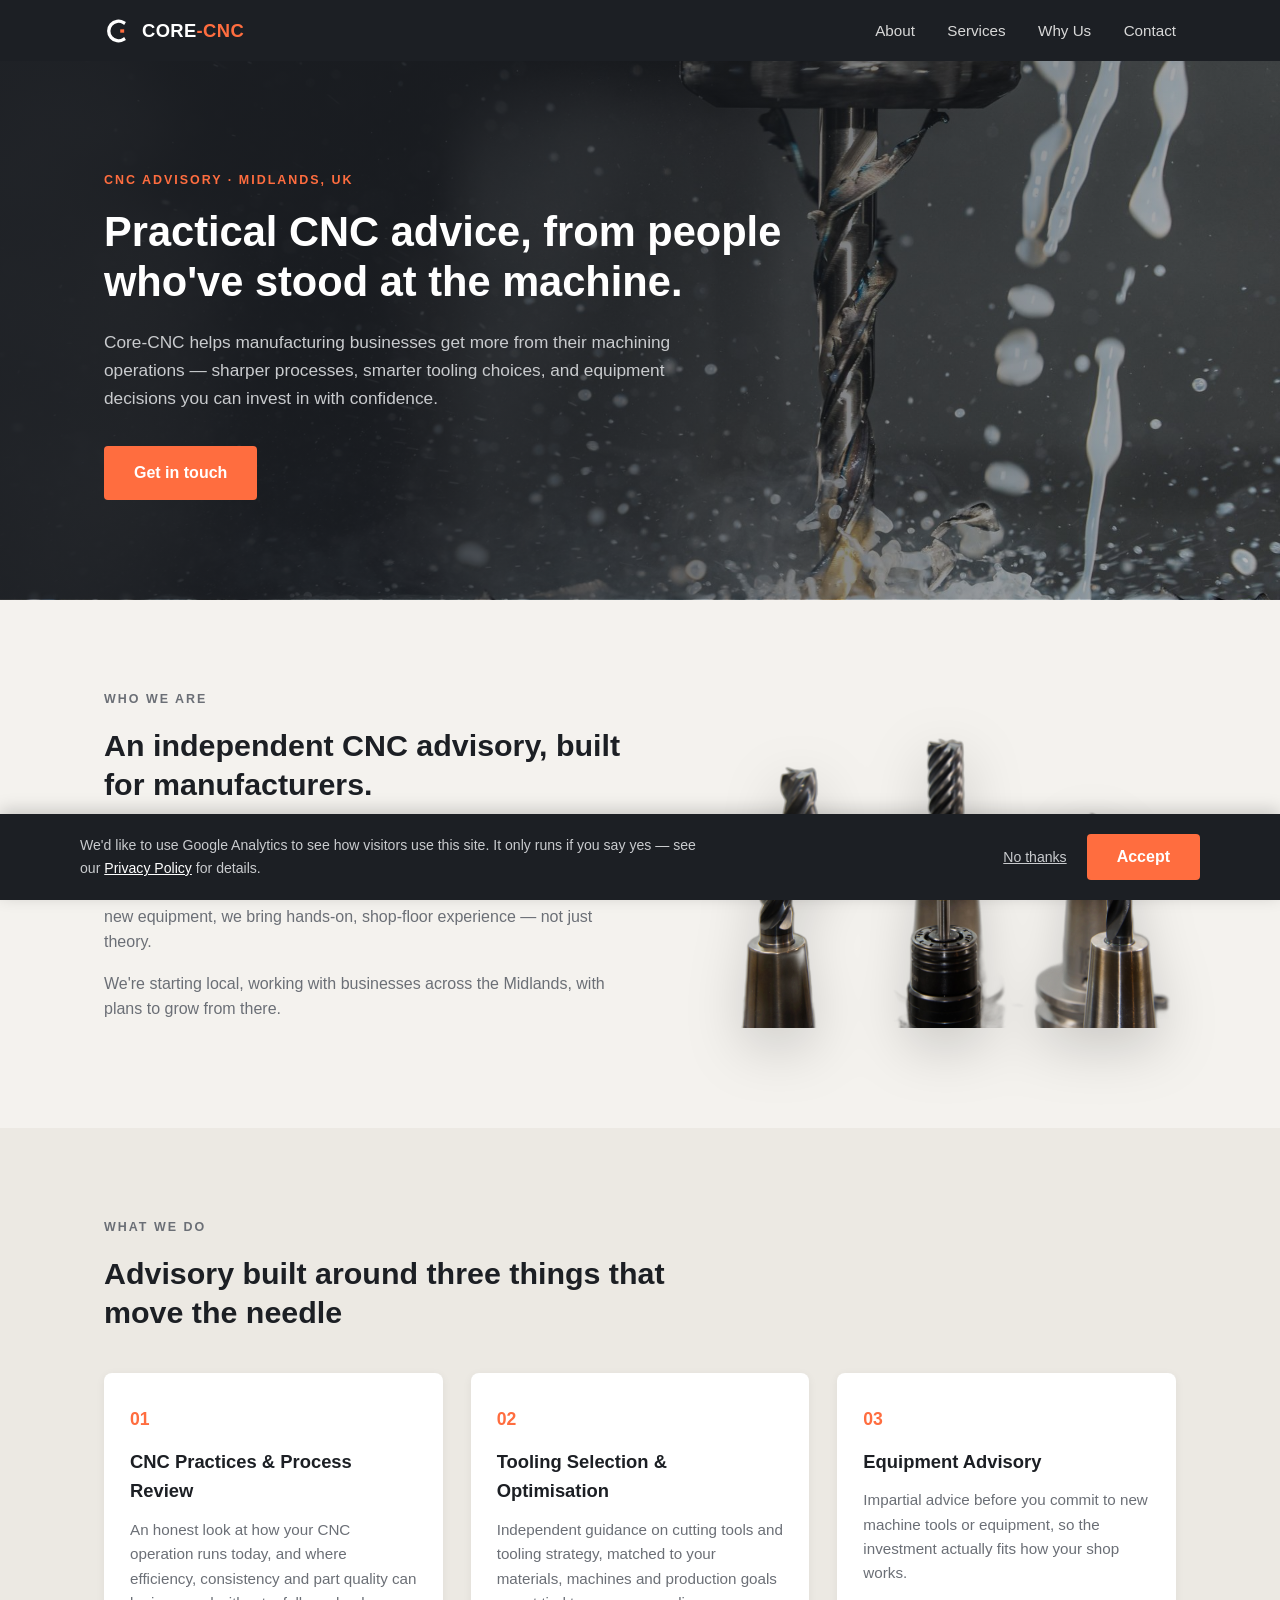
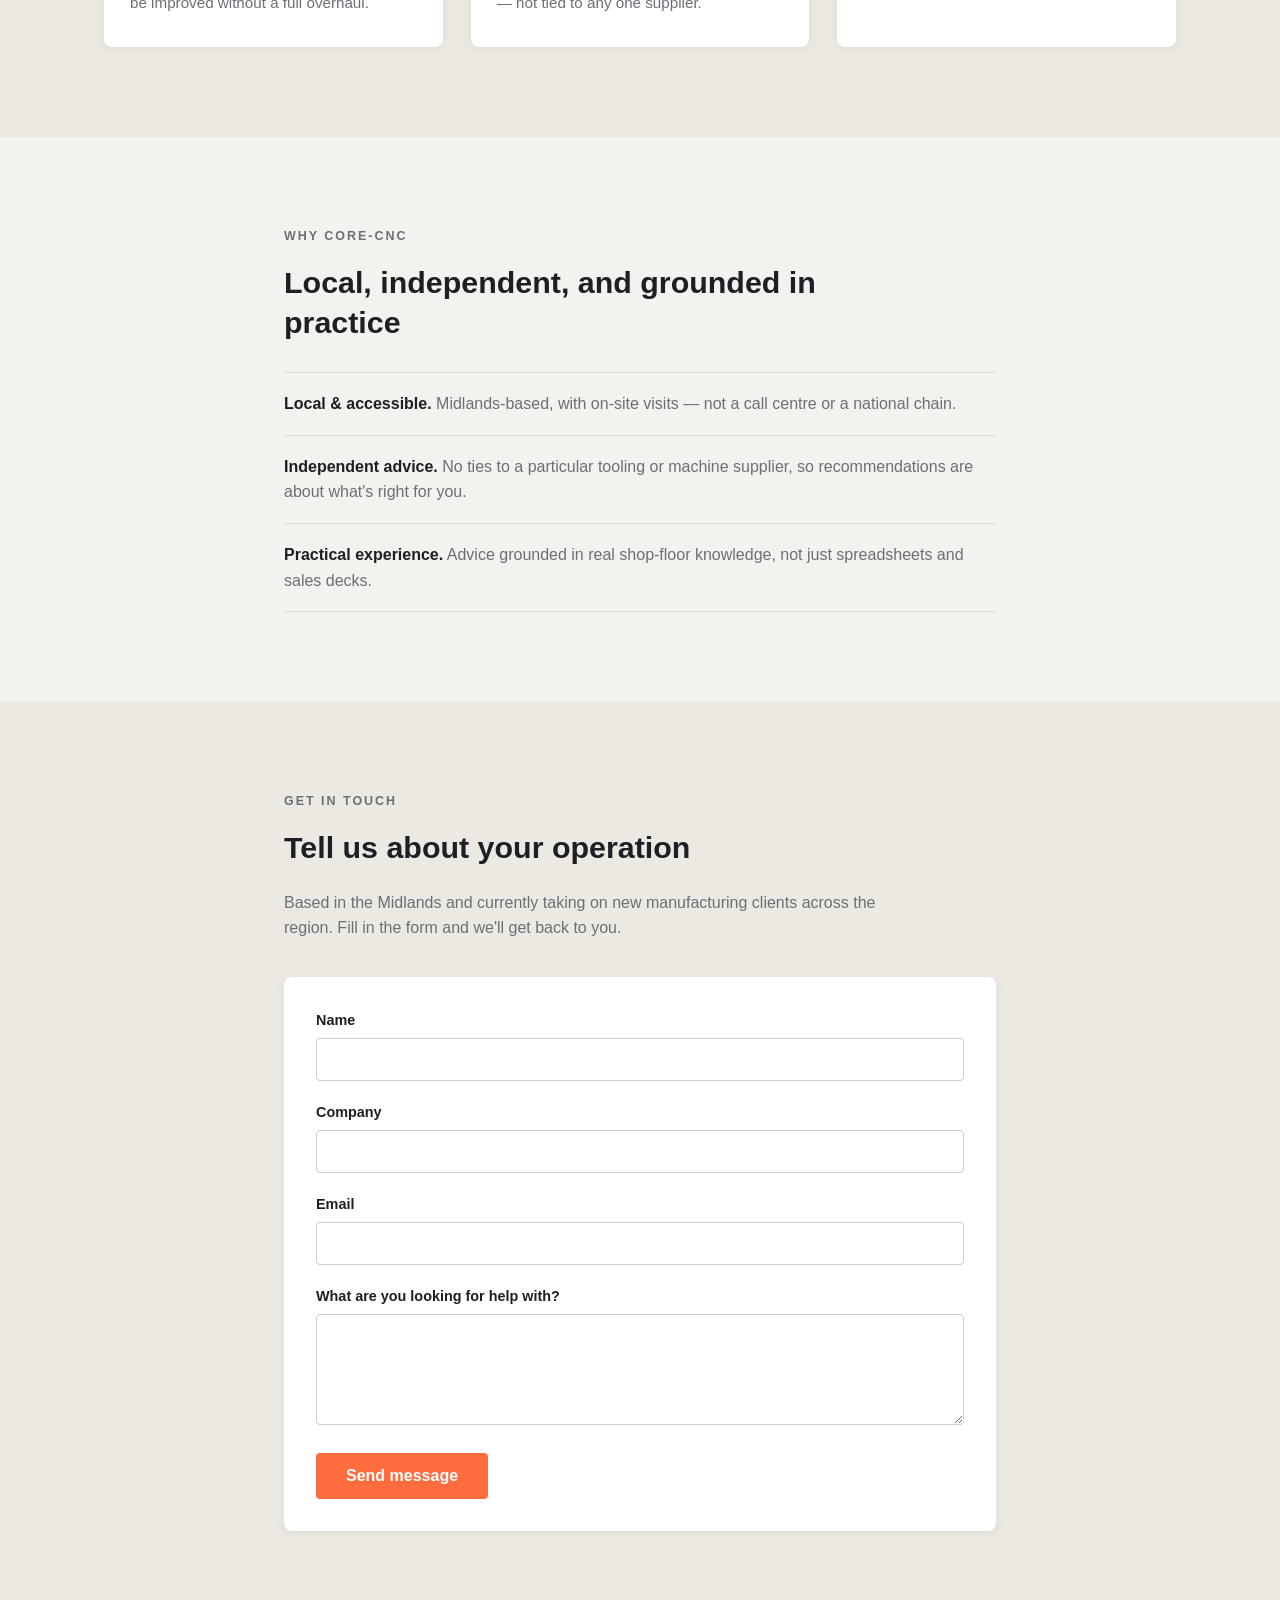
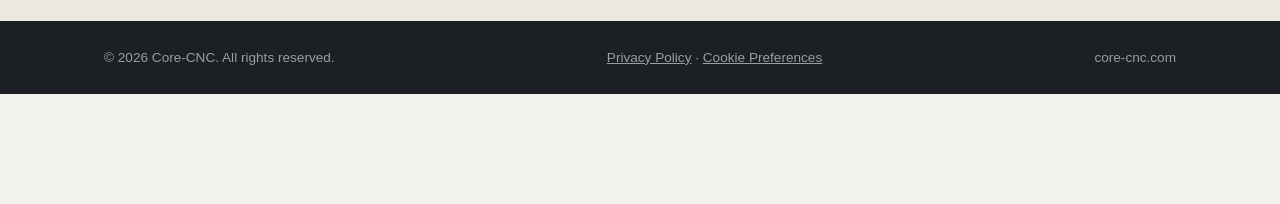
==== index.html @ 9f6b5841 "Add files via upload" ====
<!DOCTYPE html>
<html lang="en">
<head>
<meta charset="UTF-8">
<meta name="viewport" content="width=device-width, initial-scale=1.0">
<title>Core-CNC | CNC Advisory for Manufacturing Businesses</title>
<meta name="description" content="Core-CNC advises manufacturing businesses on CNC practices, tooling and equipment. Midlands-based, starting local.">
<link rel="icon" href="images/favicon.svg" type="image/svg+xml">
<link rel="alternate icon" href="favicon.ico">
<link rel="apple-touch-icon" href="images/apple-touch-icon.png">
<link rel="stylesheet" href="css/style.css">
</head>
<body>

<header class="site-header">
  <div class="container header-inner">
    <a href="#top" class="brand">
      <svg viewBox="0 0 100 100" class="brand-mark"><path d="M 70 20 A 35 35 0 1 0 70 80" stroke="#ffffff" stroke-width="12" fill="none" stroke-linecap="square"/><rect x="58" y="44" width="14" height="12" fill="#ff6d3f"/></svg>
      <span>CORE<em>-CNC</em></span>
    </a>
    <nav>
      <a href="#about">About</a>
      <a href="#services">Services</a>
      <a href="#why">Why Us</a>
      <a href="#contact">Contact</a>
    </nav>
  </div>
</header>

<main id="top">

  <section class="hero">
    <div class="container">
      <p class="eyebrow">CNC Advisory · Midlands, UK</p>
      <h1>Practical CNC advice, from people who've stood at the machine.</h1>
      <p class="lead">Core-CNC helps manufacturing businesses get more from their machining operations &mdash; sharper processes, smarter tooling choices, and equipment decisions you can invest in with confidence.</p>
      <a href="#contact" class="btn">Get in touch</a>
    </div>
  </section>

  <section id="about" class="section">
    <div class="container">
      <div class="about-grid">
        <div>
          <p class="eyebrow">Who we are</p>
          <h2>An independent CNC advisory, built for manufacturers.</h2>
          <p>Core-CNC is a new advisory business helping manufacturing companies improve how they use CNC machining. Whether that means refining day-to-day CNC practices, choosing the right tooling for the job, or specifying new equipment, we bring hands-on, shop-floor experience &mdash; not just theory.</p>
          <p>We're starting local, working with businesses across the Midlands, with plans to grow from there.</p>
        </div>
        <div class="about-image">
          <img src="images/tooling-cutout.png" alt="A set of precision CNC tool holders and cutting bits">
        </div>
      </div>
    </div>
  </section>

  <section id="services" class="section alt">
    <div class="container">
      <p class="eyebrow">What we do</p>
      <h2>Advisory built around three things that move the needle</h2>
      <div class="card-grid">
        <div class="service-card">
          <div class="card-number">01</div>
          <h3>CNC Practices &amp; Process Review</h3>
          <p>An honest look at how your CNC operation runs today, and where efficiency, consistency and part quality can be improved without a full overhaul.</p>
        </div>
        <div class="service-card">
          <div class="card-number">02</div>
          <h3>Tooling Selection &amp; Optimisation</h3>
          <p>Independent guidance on cutting tools and tooling strategy, matched to your materials, machines and production goals &mdash; not tied to any one supplier.</p>
        </div>
        <div class="service-card">
          <div class="card-number">03</div>
          <h3>Equipment Advisory</h3>
          <p>Impartial advice before you commit to new machine tools or equipment, so the investment actually fits how your shop works.</p>
        </div>
      </div>
    </div>
  </section>

  <section id="why" class="section">
    <div class="container narrow">
      <p class="eyebrow">Why Core-CNC</p>
      <h2>Local, independent, and grounded in practice</h2>
      <ul class="why-list">
        <li><strong>Local &amp; accessible.</strong> Midlands-based, with on-site visits &mdash; not a call centre or a national chain.</li>
        <li><strong>Independent advice.</strong> No ties to a particular tooling or machine supplier, so recommendations are about what's right for you.</li>
        <li><strong>Practical experience.</strong> Advice grounded in real shop-floor knowledge, not just spreadsheets and sales decks.</li>
      </ul>
    </div>
  </section>

  <section id="contact" class="section alt">
    <div class="container narrow">
      <p class="eyebrow">Get in touch</p>
      <h2>Tell us about your operation</h2>
      <p>Based in the Midlands and currently taking on new manufacturing clients across the region. Fill in the form and we'll get back to you.</p>

      <form action="https://formspree.io/f/mwlelyre" method="POST" class="contact-form" id="contact-form">
        <div class="form-row">
          <label for="name">Name</label>
          <input type="text" id="name" name="name" required>
        </div>
        <div class="form-row">
          <label for="company">Company</label>
          <input type="text" id="company" name="company">
        </div>
        <div class="form-row">
          <label for="email">Email</label>
          <input type="email" id="email" name="email" required>
        </div>
        <div class="form-row">
          <label for="message">What are you looking for help with?</label>
          <textarea id="message" name="message" rows="5" required></textarea>
        </div>
        <button type="submit" class="btn" id="contact-submit">Send message</button>
        <p class="form-error" id="contact-error" hidden>Something went wrong sending that &mdash; please try again, or email us directly.</p>
      </form>

      <div class="form-success" id="contact-success" hidden>
        <p class="eyebrow">Message sent</p>
        <h3>Thanks &mdash; we've got it.</h3>
        <p>We'll get back to you within a day or two. If it's urgent, feel free to follow up directly.</p>
      </div>
    </div>
  </section>

</main>

<footer class="site-footer">
  <div class="container footer-inner">
    <span>&copy; 2026 Core-CNC. All rights reserved.</span>
    <span class="footer-links"><a href="privacy.html">Privacy Policy</a> &middot; <a href="#" id="cookie-preferences-link">Cookie Preferences</a></span>
    <span>core-cnc.com</span>
  </div>
</footer>

<div class="cookie-banner" id="cookie-banner" hidden>
  <div class="cookie-banner-inner">
    <p>We'd like to use Google Analytics to see how visitors use this site. It only runs if you say yes &mdash; see our <a href="privacy.html">Privacy Policy</a> for details.</p>
    <div class="cookie-actions">
      <button type="button" class="cookie-decline" id="cookie-decline">No thanks</button>
      <button type="button" class="btn" id="cookie-accept">Accept</button>
    </div>
  </div>
</div>

<script>
(function(){
  var GA_ID = 'G-DS7S5302N6';
  var STORAGE_KEY = 'cc_analytics_consent';
  var banner = document.getElementById('cookie-banner');
  var acceptBtn = document.getElementById('cookie-accept');
  var declineBtn = document.getElementById('cookie-decline');
  var prefsLink = document.getElementById('cookie-preferences-link');

  function loadAnalytics(){
    if (window.gaLoaded) return;
    window.gaLoaded = true;
    var s = document.createElement('script');
    s.async = true;
    s.src = 'https://www.googletagmanager.com/gtag/js?id=' + GA_ID;
    document.head.appendChild(s);
    window.dataLayer = window.dataLayer || [];
    window.gtag = function(){ dataLayer.push(arguments); };
    gtag('js', new Date());
    gtag('config', GA_ID);
  }

  function showBanner(){
    banner.hidden = false;
    document.body.classList.add('cookie-banner-visible');
  }

  function hideBanner(){
    banner.hidden = true;
    document.body.classList.remove('cookie-banner-visible');
  }

  var consent = localStorage.getItem(STORAGE_KEY);
  if (consent === 'accepted') {
    loadAnalytics();
  } else if (consent !== 'declined') {
    showBanner();
  }

  acceptBtn.addEventListener('click', function(){
    localStorage.setItem(STORAGE_KEY, 'accepted');
    loadAnalytics();
    hideBanner();
  });

  declineBtn.addEventListener('click', function(){
    localStorage.setItem(STORAGE_KEY, 'declined');
    hideBanner();
  });

  if (prefsLink) {
    prefsLink.addEventListener('click', function(e){
      e.preventDefault();
      showBanner();
    });
  }
})();
</script>

<script>
(function(){
  var form = document.getElementById('contact-form');
  var success = document.getElementById('contact-success');
  var errorMsg = document.getElementById('contact-error');
  var submitBtn = document.getElementById('contact-submit');

  form.addEventListener('submit', function(e){
    e.preventDefault();
    errorMsg.hidden = true;
    submitBtn.disabled = true;
    submitBtn.textContent = 'Sending…';

    fetch(form.action, {
      method: 'POST',
      body: new FormData(form),
      headers: { 'Accept': 'application/json' }
    }).then(function(response){
      if (response.ok) {
        form.hidden = true;
        success.hidden = false;
        success.scrollIntoView({ behavior: 'smooth', block: 'center' });
      } else {
        throw new Error('Form submission failed');
      }
    }).catch(function(){
      errorMsg.hidden = false;
      submitBtn.disabled = false;
      submitBtn.textContent = 'Send message';
    });
  });
})();
</script>

</body>
</html>
---- css/style.css ----
:root{
  --charcoal:#1c1f24;
  --charcoal-soft:#2a2e35;
  --orange:#ff6d3f;
  --paper:#f4f2ee;
  --ink:#1c1f24;
  --muted:#6b6f76;
  --white:#ffffff;
}

*{ box-sizing:border-box; margin:0; padding:0; }

html{ scroll-behavior:smooth; }

body{
  font-family:'Segoe UI', Roboto, Arial, sans-serif;
  color:var(--ink);
  background:var(--paper);
  line-height:1.6;
}

.container{
  max-width:1120px;
  margin:0 auto;
  padding:0 24px;
}

.container.narrow{ max-width:760px; }

/* Header */
.site-header{
  background:var(--charcoal);
  position:sticky;
  top:0;
  z-index:10;
}

.header-inner{
  display:flex;
  align-items:center;
  justify-content:space-between;
  padding:16px 24px;
}

.brand{
  display:flex;
  align-items:center;
  gap:10px;
  color:var(--white);
  text-decoration:none;
  font-weight:800;
  font-size:1.15rem;
  letter-spacing:0.02em;
}

.brand-mark{ width:28px; height:28px; }

.brand em{ color:var(--orange); font-style:normal; }

nav a{
  color:#d8d8d8;
  text-decoration:none;
  margin-left:28px;
  font-size:0.95rem;
  transition:color 0.15s ease;
}

nav a:hover{ color:var(--white); }

/* Hero */
.hero{
  background-color:var(--charcoal);
  background-image:
    linear-gradient(100deg, rgba(28,31,36,0.96) 0%, rgba(28,31,36,0.88) 32%, rgba(28,31,36,0.55) 65%, rgba(28,31,36,0.30) 100%),
    url('../images/hero-drill-splash.jpg');
  background-size:cover;
  background-position:right center;
  color:var(--white);
  padding:110px 0 100px;
}

.eyebrow{
  color:var(--orange);
  text-transform:uppercase;
  letter-spacing:0.16em;
  font-size:0.78rem;
  font-weight:700;
  margin-bottom:16px;
}

.hero h1{
  font-size:2.6rem;
  line-height:1.2;
  max-width:720px;
  margin-bottom:22px;
}

.hero .lead{
  max-width:600px;
  color:#c9cbce;
  font-size:1.08rem;
  margin-bottom:34px;
}

.btn{
  display:inline-block;
  background:var(--orange);
  color:var(--white);
  text-decoration:none;
  font-weight:700;
  padding:14px 30px;
  border:none;
  border-radius:4px;
  font-size:1rem;
  cursor:pointer;
  transition:opacity 0.15s ease;
}

.btn:hover{ opacity:0.88; }

/* Sections */
.section{ padding:90px 0; }

.section.alt{ background:#ece9e3; }

.section h2{
  font-size:1.9rem;
  line-height:1.3;
  margin-bottom:22px;
  max-width:640px;
}

.section p{
  color:var(--muted);
  margin-bottom:16px;
  max-width:640px;
}

/* About */
.about-grid{
  display:grid;
  grid-template-columns:1.1fr 0.9fr;
  gap:56px;
  align-items:center;
}

.about-grid p{ max-width:520px; }

.about-image{
  display:flex;
  justify-content:center;
}

.about-image img{
  width:100%;
  max-width:460px;
  height:auto;
  filter:drop-shadow(0 18px 28px rgba(0,0,0,0.18));
}

@media (max-width: 800px){
  .about-grid{
    grid-template-columns:1fr;
    gap:32px;
  }
  .about-image{ order:-1; }
  .about-image img{ max-width:80%; }
}

/* Services */
.card-grid{
  display:grid;
  grid-template-columns:repeat(auto-fit, minmax(260px, 1fr));
  gap:28px;
  margin-top:40px;
}

.service-card{
  background:var(--white);
  border-radius:8px;
  padding:32px 26px;
  box-shadow:0 2px 10px rgba(0,0,0,0.06);
}

.card-number{
  color:var(--orange);
  font-weight:800;
  font-size:1.1rem;
  margin-bottom:14px;
}

.service-card h3{
  font-size:1.15rem;
  margin-bottom:12px;
}

.service-card p{
  color:var(--muted);
  font-size:0.95rem;
  margin-bottom:0;
}

/* Why list */
.why-list{
  list-style:none;
  margin-top:30px;
}

.why-list li{
  padding:18px 0;
  border-top:1px solid #ddd;
  color:var(--muted);
}

.why-list li:last-child{ border-bottom:1px solid #ddd; }

.why-list strong{ color:var(--ink); }

/* Contact form */
.contact-form{
  margin-top:36px;
  background:var(--white);
  padding:32px;
  border-radius:8px;
  box-shadow:0 2px 10px rgba(0,0,0,0.06);
}

.form-row{ margin-bottom:20px; }

.form-row label{
  display:block;
  font-weight:600;
  font-size:0.9rem;
  margin-bottom:6px;
}

.form-row input,
.form-row textarea{
  width:100%;
  padding:12px 14px;
  border:1px solid #ccc;
  border-radius:4px;
  font-family:inherit;
  font-size:0.95rem;
}

.form-row input:focus,
.form-row textarea:focus{
  outline:none;
  border-color:var(--orange);
}

.form-error{
  color:#c94a2c;
  font-size:0.9rem;
  margin-top:16px;
  margin-bottom:0;
}

.form-success{
  margin-top:36px;
  background:var(--white);
  padding:40px 32px;
  border-radius:8px;
  box-shadow:0 2px 10px rgba(0,0,0,0.06);
  text-align:center;
}

.form-success h3{
  font-size:1.4rem;
  margin-bottom:12px;
}

.form-success p:last-child{
  color:var(--muted);
  max-width:440px;
  margin:0 auto;
}

/* Cookie consent banner */
.cookie-banner{
  position:fixed;
  left:0;
  right:0;
  bottom:0;
  background:var(--charcoal);
  padding:20px 24px;
  z-index:50;
  box-shadow:0 -4px 16px rgba(0,0,0,0.18);
}

body.cookie-banner-visible{ padding-bottom:110px; }

@media (max-width: 640px){
  body.cookie-banner-visible{ padding-bottom:190px; }
}

.cookie-banner-inner{
  max-width:1120px;
  margin:0 auto;
  display:flex;
  align-items:center;
  justify-content:space-between;
  gap:24px;
  flex-wrap:wrap;
}

.cookie-banner p{
  margin:0;
  font-size:0.88rem;
  color:#c9cbce;
  max-width:640px;
}

.cookie-banner a{ color:#fff; }

.cookie-actions{
  display:flex;
  align-items:center;
  gap:20px;
  flex-shrink:0;
}

.cookie-decline{
  color:#c9cbce;
  font-size:0.88rem;
  text-decoration:underline;
  background:none;
  border:none;
  cursor:pointer;
  font-family:inherit;
}

.cookie-decline:hover{ color:#fff; }

/* Footer links */
.footer-links a{
  color:#9a9da3;
  text-decoration:underline;
}

.footer-links a:hover{ color:#fff; }

/* Legal / policy pages */
.legal-content .updated{
  color:var(--muted);
  font-size:0.85rem;
  margin-bottom:32px;
}

.legal-content h1{
  font-size:2rem;
  line-height:1.3;
  margin-bottom:8px;
  color:var(--ink);
}

.legal-content h2{
  font-size:1.2rem;
  margin-top:36px;
  margin-bottom:12px;
  color:var(--ink);
}

.legal-content p{ margin-bottom:16px; }

/* Footer */
.site-footer{
  background:var(--charcoal);
  color:#9a9da3;
  padding:26px 0;
  font-size:0.85rem;
}

.footer-inner{
  display:flex;
  justify-content:space-between;
  flex-wrap:wrap;
  gap:8px;
}

/* Responsive */
@media (max-width: 640px){
  nav a{ margin-left:16px; font-size:0.85rem; }
  .hero{ padding:80px 0 70px; }
  .hero h1{ font-size:1.9rem; }
  .section{ padding:60px 0; }
}
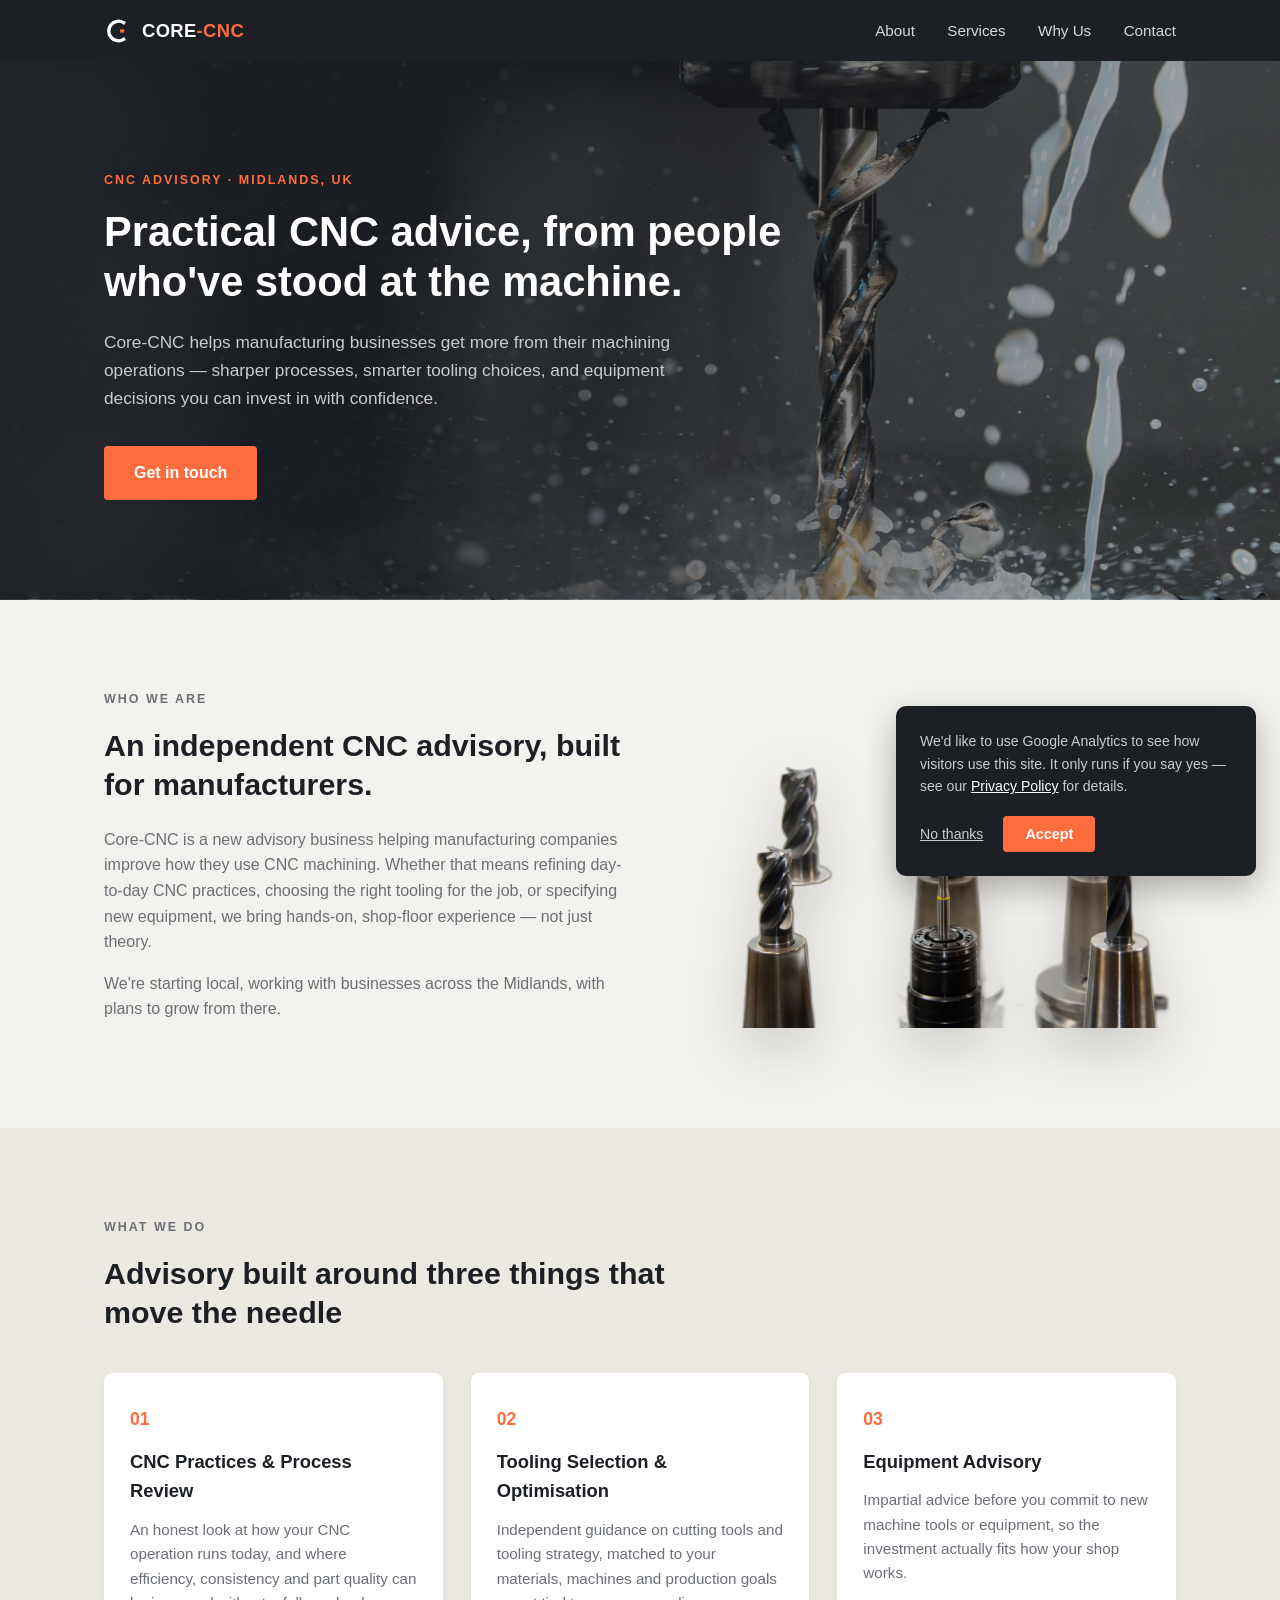
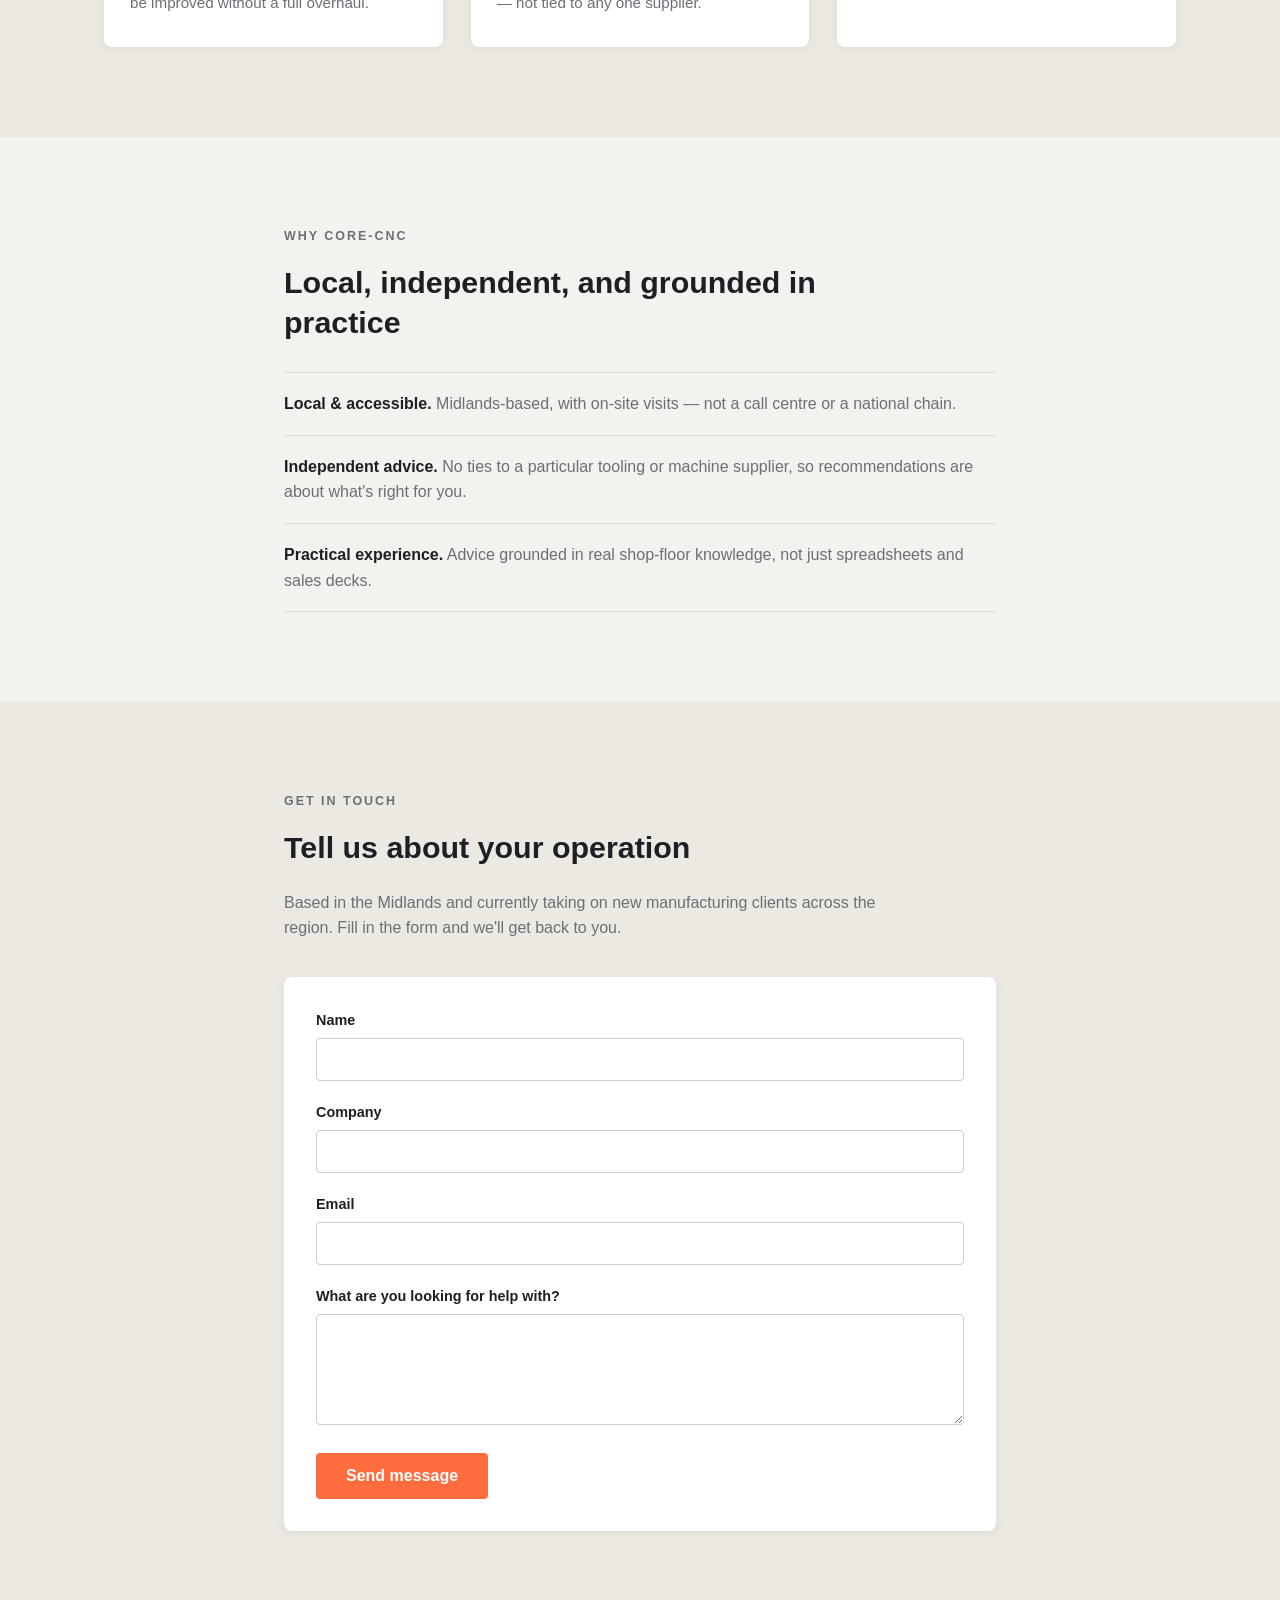
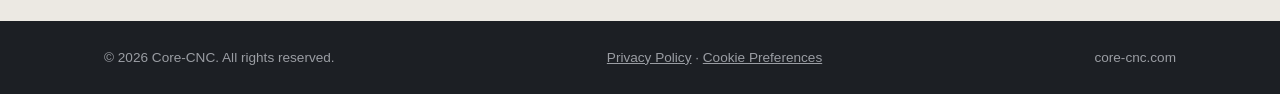
==== commit 8b04bd9b: "Add files via upload" ====
--- a/index.html
+++ b/index.html
@@ -8,7 +8,7 @@
 <link rel="icon" href="images/favicon.svg" type="image/svg+xml">
 <link rel="alternate icon" href="favicon.ico">
 <link rel="apple-touch-icon" href="images/apple-touch-icon.png">
-<link rel="stylesheet" href="css/style.css">
+<link rel="stylesheet" href="css/style.css?v=2">
 </head>
 <body>
 
--- a/css/style.css
+++ b/css/style.css
@@ -277,39 +277,41 @@
   margin:0 auto;
 }
 
-/* Cookie consent banner */
+/* Cookie consent banner (floating, bottom-right) */
 .cookie-banner{
   position:fixed;
-  left:0;
-  right:0;
-  bottom:0;
+  right:24px;
+  bottom:24px;
+  left:auto;
+  max-width:360px;
   background:var(--charcoal);
-  padding:20px 24px;
+  padding:24px;
+  border-radius:10px;
   z-index:50;
-  box-shadow:0 -4px 16px rgba(0,0,0,0.18);
-}
-
-body.cookie-banner-visible{ padding-bottom:110px; }
+  box-shadow:0 12px 32px rgba(0,0,0,0.28);
+}
 
 @media (max-width: 640px){
-  body.cookie-banner-visible{ padding-bottom:190px; }
+  .cookie-banner{
+    left:16px;
+    right:16px;
+    bottom:16px;
+    max-width:none;
+    padding:20px;
+  }
 }
 
 .cookie-banner-inner{
-  max-width:1120px;
-  margin:0 auto;
-  display:flex;
-  align-items:center;
-  justify-content:space-between;
-  gap:24px;
-  flex-wrap:wrap;
+  display:flex;
+  flex-direction:column;
+  align-items:flex-start;
+  gap:18px;
 }
 
 .cookie-banner p{
   margin:0;
   font-size:0.88rem;
   color:#c9cbce;
-  max-width:640px;
 }
 
 .cookie-banner a{ color:#fff; }
@@ -319,6 +321,11 @@
   align-items:center;
   gap:20px;
   flex-shrink:0;
+}
+
+.cookie-banner .btn{
+  padding:10px 22px;
+  font-size:0.9rem;
 }
 
 .cookie-decline{
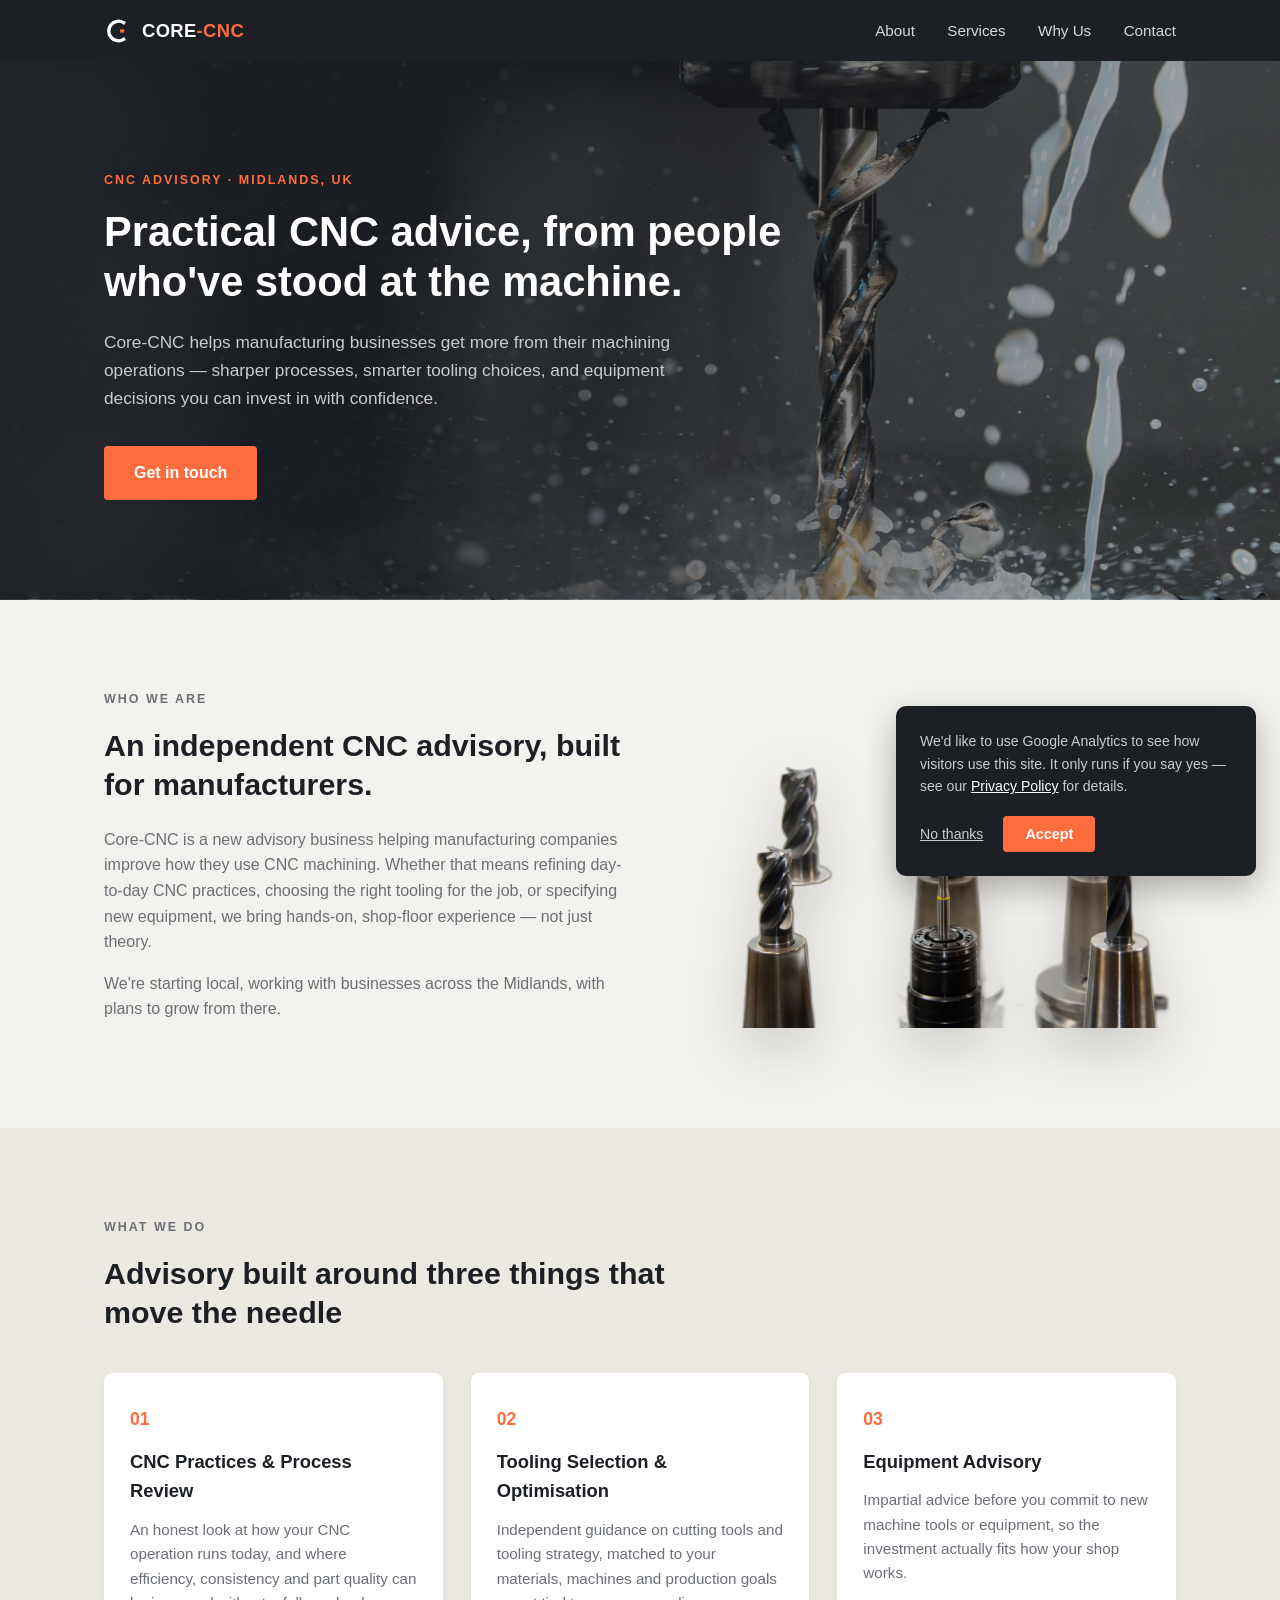
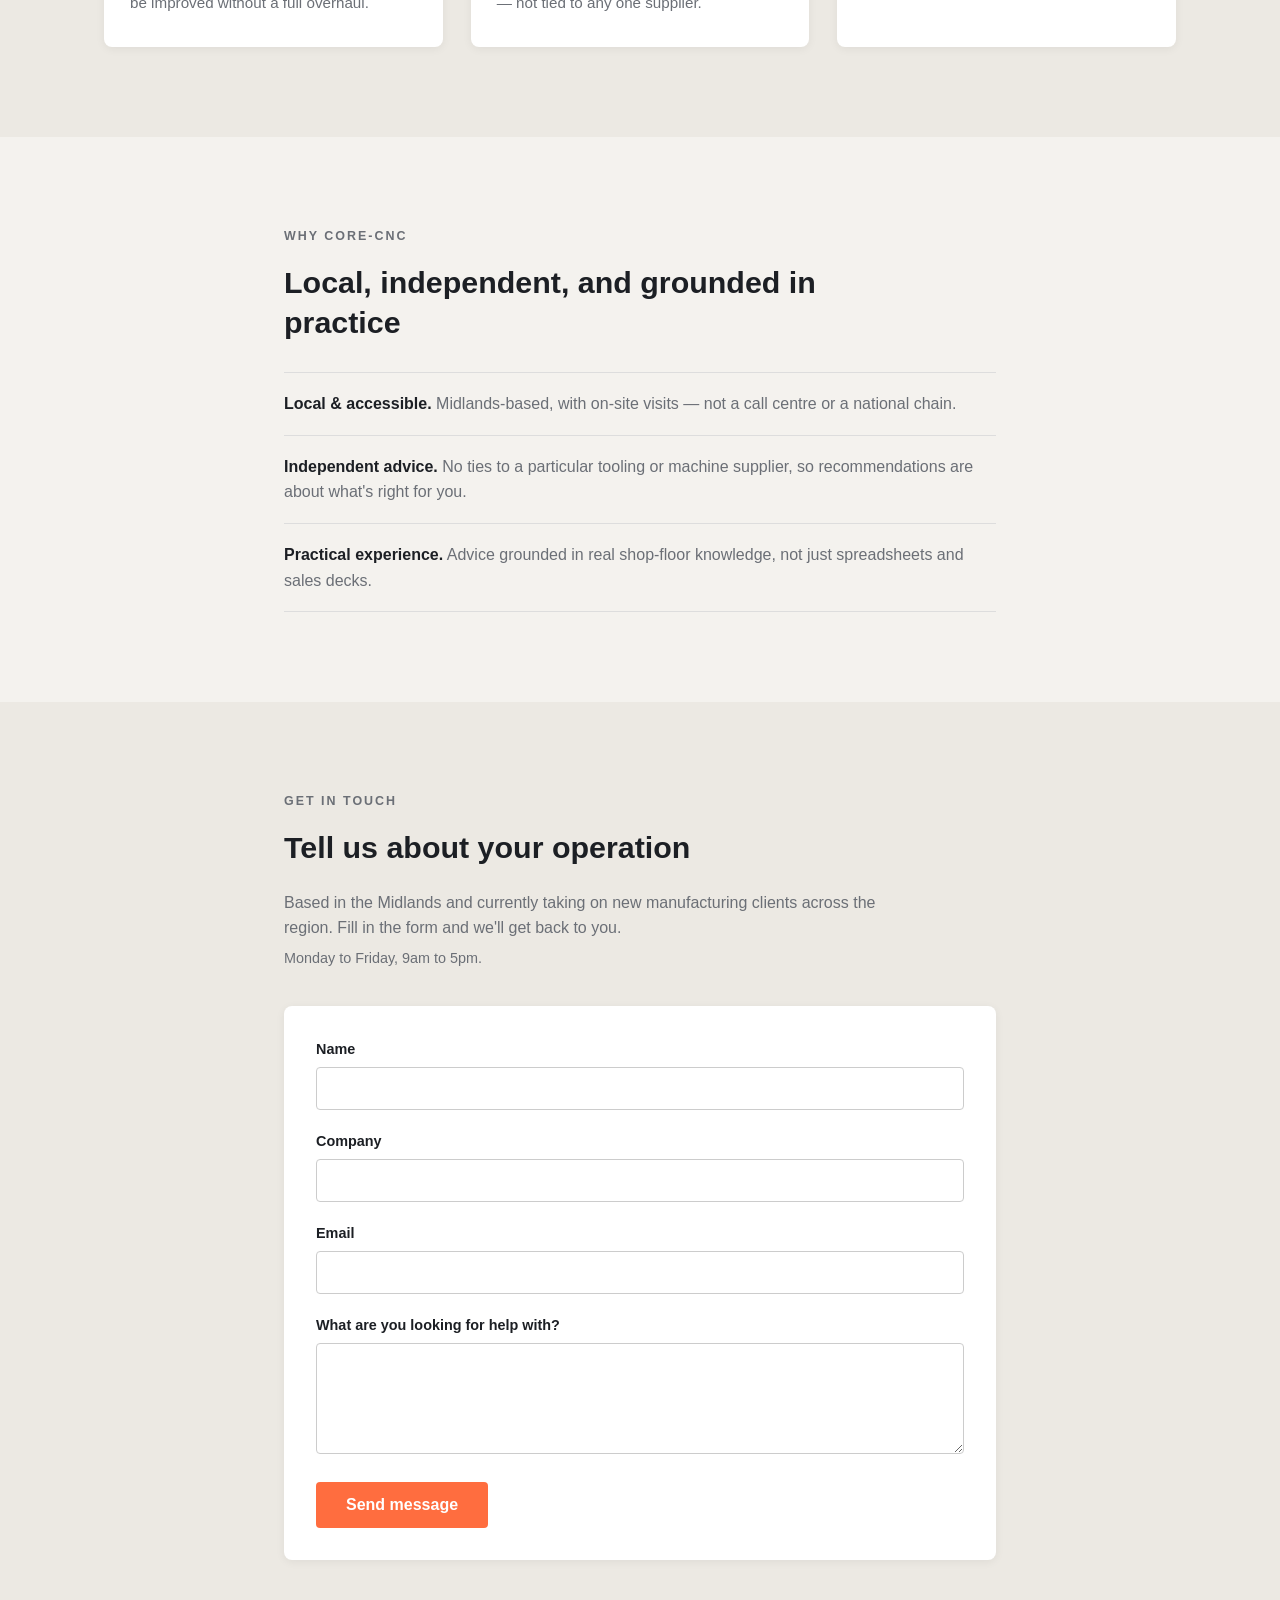
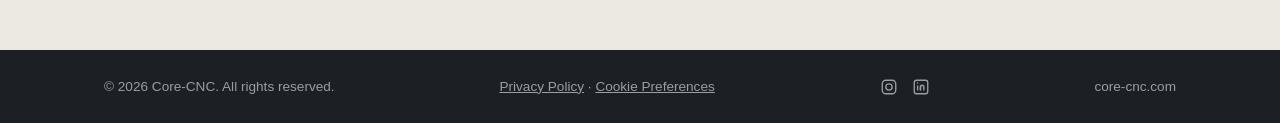
==== commit f27ad82a: "Add files via upload" ====
--- a/index.html
+++ b/index.html
@@ -8,7 +8,7 @@
 <link rel="icon" href="images/favicon.svg" type="image/svg+xml">
 <link rel="alternate icon" href="favicon.ico">
 <link rel="apple-touch-icon" href="images/apple-touch-icon.png">
-<link rel="stylesheet" href="css/style.css?v=2">
+<link rel="stylesheet" href="css/style.css?v=3">
 </head>
 <body>
 
@@ -95,6 +95,7 @@
       <p class="eyebrow">Get in touch</p>
       <h2>Tell us about your operation</h2>
       <p>Based in the Midlands and currently taking on new manufacturing clients across the region. Fill in the form and we'll get back to you.</p>
+      <p class="hours">Monday to Friday, 9am to 5pm.</p>
 
       <form action="https://formspree.io/f/mwlelyre" method="POST" class="contact-form" id="contact-form">
         <div class="form-row">
@@ -131,6 +132,12 @@
   <div class="container footer-inner">
     <span>&copy; 2026 Core-CNC. All rights reserved.</span>
     <span class="footer-links"><a href="privacy.html">Privacy Policy</a> &middot; <a href="#" id="cookie-preferences-link">Cookie Preferences</a></span>
+    <span class="social-links">
+      <!-- TODO: replace # with the real Instagram profile URL -->
+      <a href="#" aria-label="Core-CNC on Instagram"><svg viewBox="0 0 24 24" width="18" height="18" fill="none" stroke="currentColor" stroke-width="1.8"><rect x="3" y="3" width="18" height="18" rx="5"/><circle cx="12" cy="12" r="4.2"/><circle cx="17.2" cy="6.8" r="0.6" fill="currentColor" stroke="none"/></svg></a>
+      <!-- TODO: replace # with the real LinkedIn profile URL -->
+      <a href="#" aria-label="Core-CNC on LinkedIn"><svg viewBox="0 0 24 24" width="18" height="18" fill="none" stroke="currentColor" stroke-width="1.8"><rect x="3" y="3" width="18" height="18" rx="3"/><line x1="7.5" y1="10" x2="7.5" y2="16.5"/><circle cx="7.5" cy="6.7" r="1" fill="currentColor" stroke="none"/><path d="M11.3 16.5v-4.2c0-1.6 1-2.6 2.4-2.6 1.3 0 2.1 0.9 2.1 2.6v4.2"/><line x1="11.3" y1="10" x2="11.3" y2="16.5"/></svg></a>
+    </span>
     <span>core-cnc.com</span>
   </div>
 </footer>
--- a/css/style.css
+++ b/css/style.css
@@ -225,6 +225,13 @@
   box-shadow:0 2px 10px rgba(0,0,0,0.06);
 }
 
+.hours{
+  color:var(--muted);
+  font-size:0.9rem;
+  margin-top:-10px;
+  margin-bottom:16px;
+}
+
 .form-row{ margin-bottom:20px; }
 
 .form-row label{
@@ -371,6 +378,23 @@
 
 .legal-content p{ margin-bottom:16px; }
 
+/* Social links */
+.social-links{
+  display:flex;
+  align-items:center;
+  gap:14px;
+}
+
+.social-links a{
+  color:#9a9da3;
+  display:inline-flex;
+  transition:color 0.15s ease;
+}
+
+.social-links a:hover{ color:var(--orange); }
+
+.social-links svg{ display:block; }
+
 /* Footer */
 .site-footer{
   background:var(--charcoal);
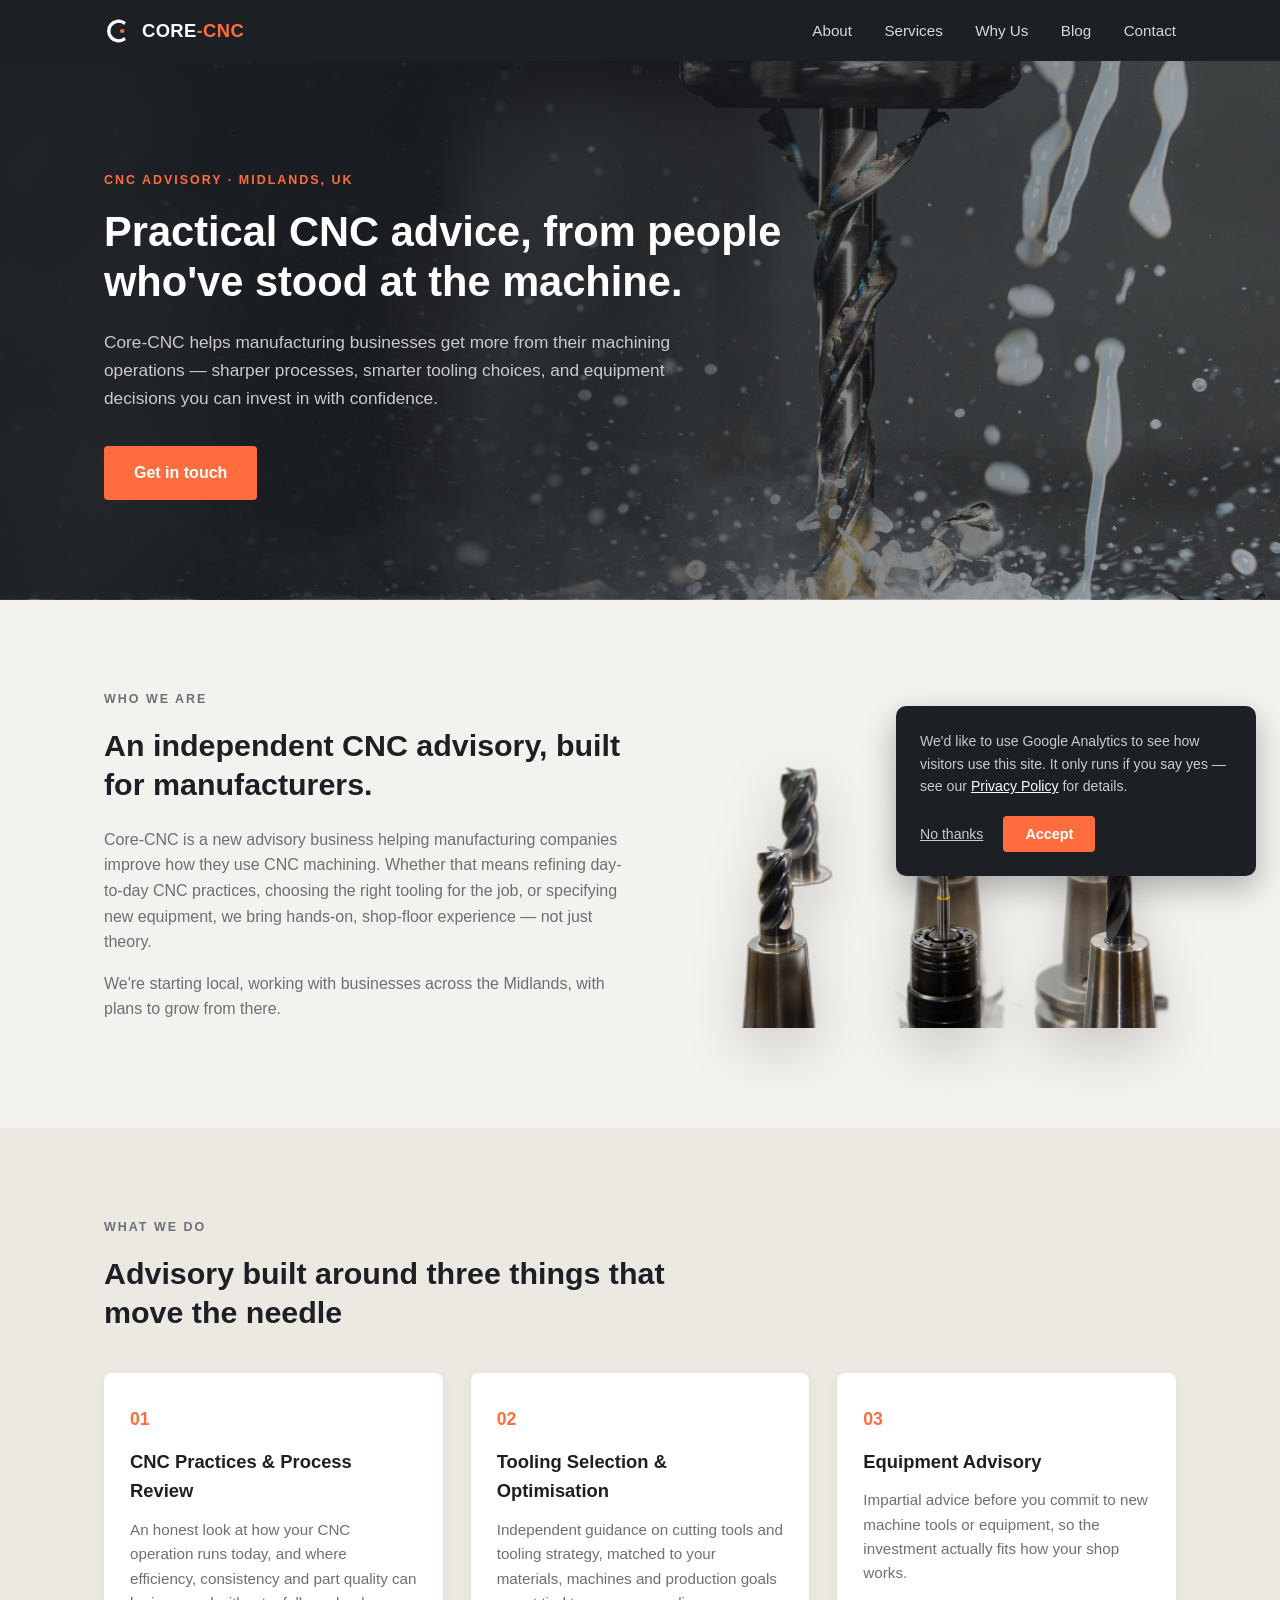
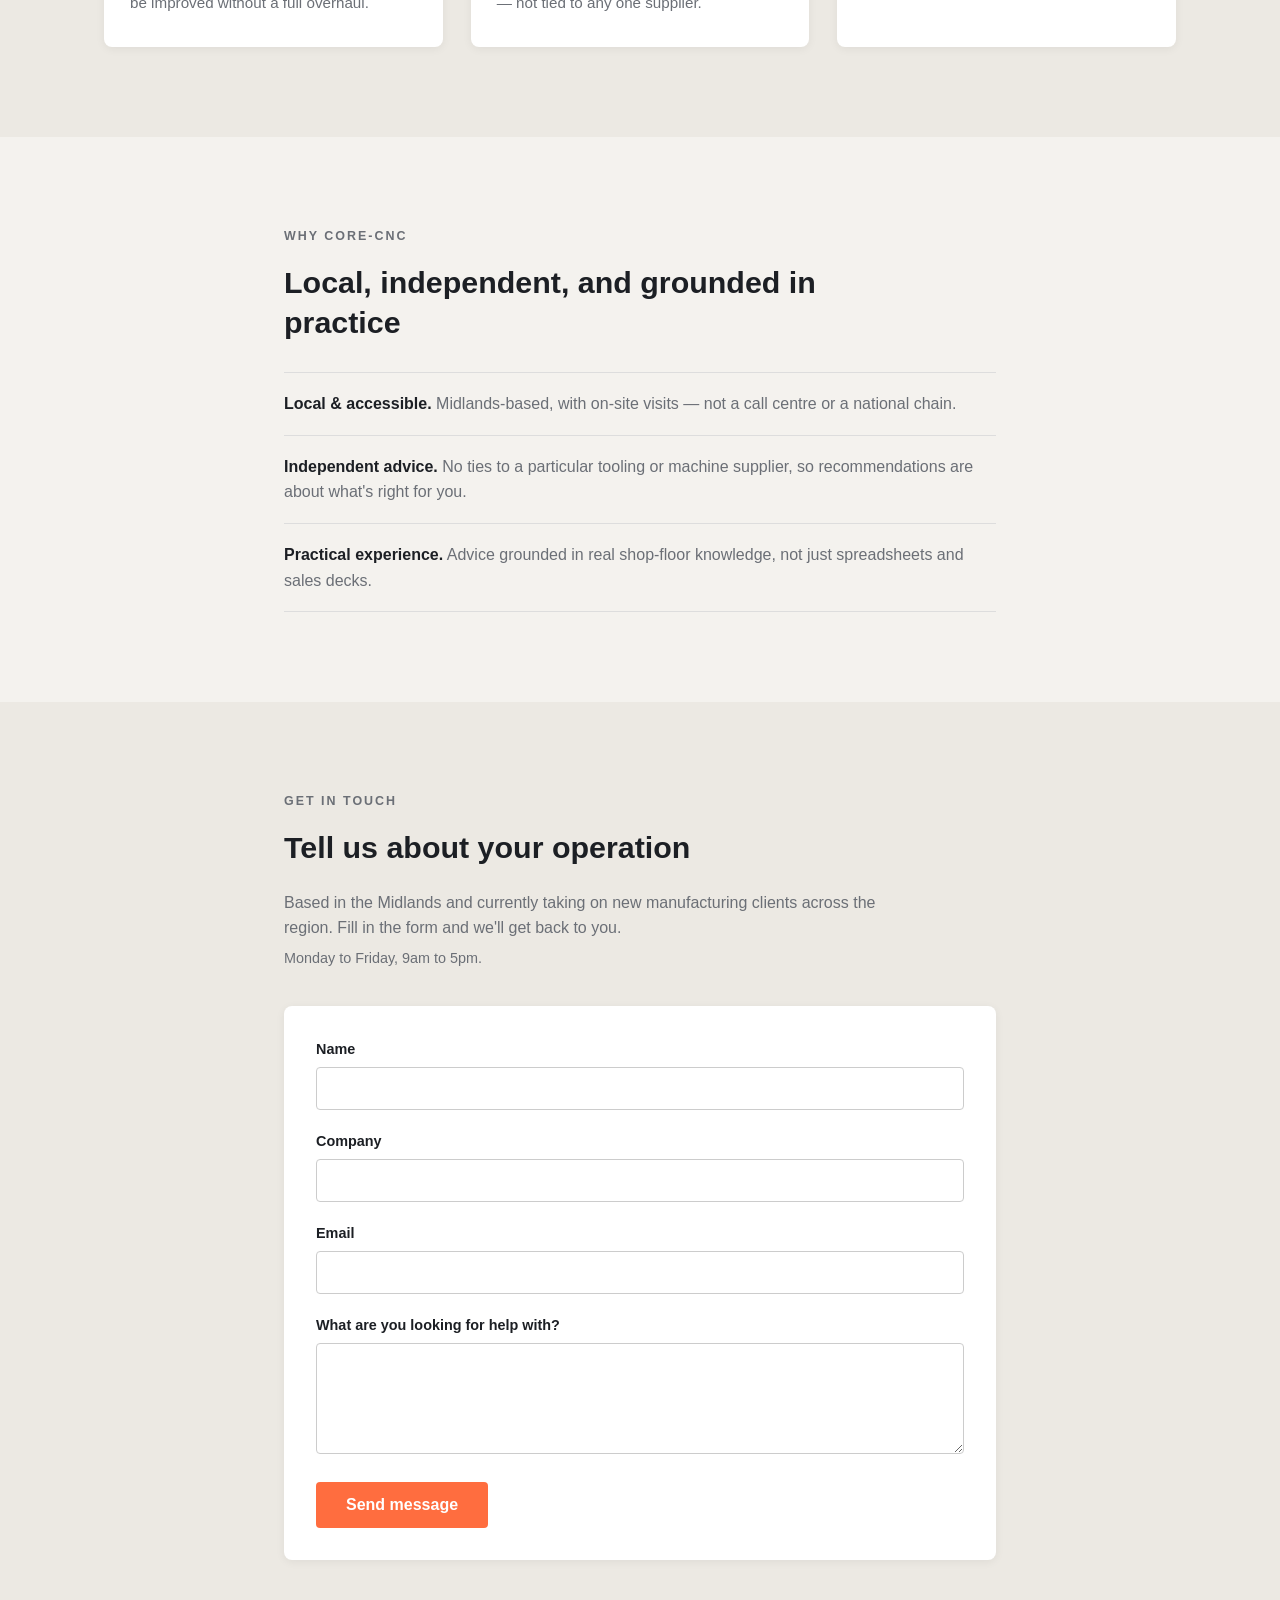
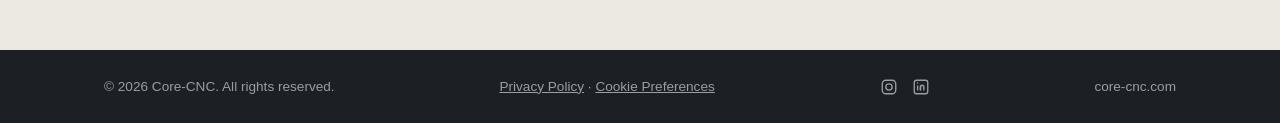
==== commit 4304c3d0: "Add files via upload" ====
--- a/index.html
+++ b/index.html
@@ -8,7 +8,7 @@
 <link rel="icon" href="images/favicon.svg" type="image/svg+xml">
 <link rel="alternate icon" href="favicon.ico">
 <link rel="apple-touch-icon" href="images/apple-touch-icon.png">
-<link rel="stylesheet" href="css/style.css?v=3">
+<link rel="stylesheet" href="css/style.css?v=4">
 </head>
 <body>
 
@@ -22,6 +22,7 @@
       <a href="#about">About</a>
       <a href="#services">Services</a>
       <a href="#why">Why Us</a>
+      <a href="blog/index.html">Blog</a>
       <a href="#contact">Contact</a>
     </nav>
   </div>
--- a/css/style.css
+++ b/css/style.css
@@ -200,6 +200,33 @@
   margin-bottom:0;
 }
 
+/* Blog cards */
+.blog-card .post-date{
+  color:var(--muted);
+  font-size:0.8rem;
+  margin-bottom:10px;
+}
+
+.blog-card h3{ margin-bottom:10px; }
+
+.blog-card h3 a{
+  color:inherit;
+  text-decoration:none;
+}
+
+.blog-card h3 a:hover{ color:var(--orange); }
+
+.blog-card p{ margin-bottom:16px; }
+
+.blog-card .read-more{
+  color:var(--orange);
+  font-weight:700;
+  font-size:0.9rem;
+  text-decoration:none;
+}
+
+.blog-card .read-more:hover{ text-decoration:underline; }
+
 /* Why list */
 .why-list{
   list-style:none;
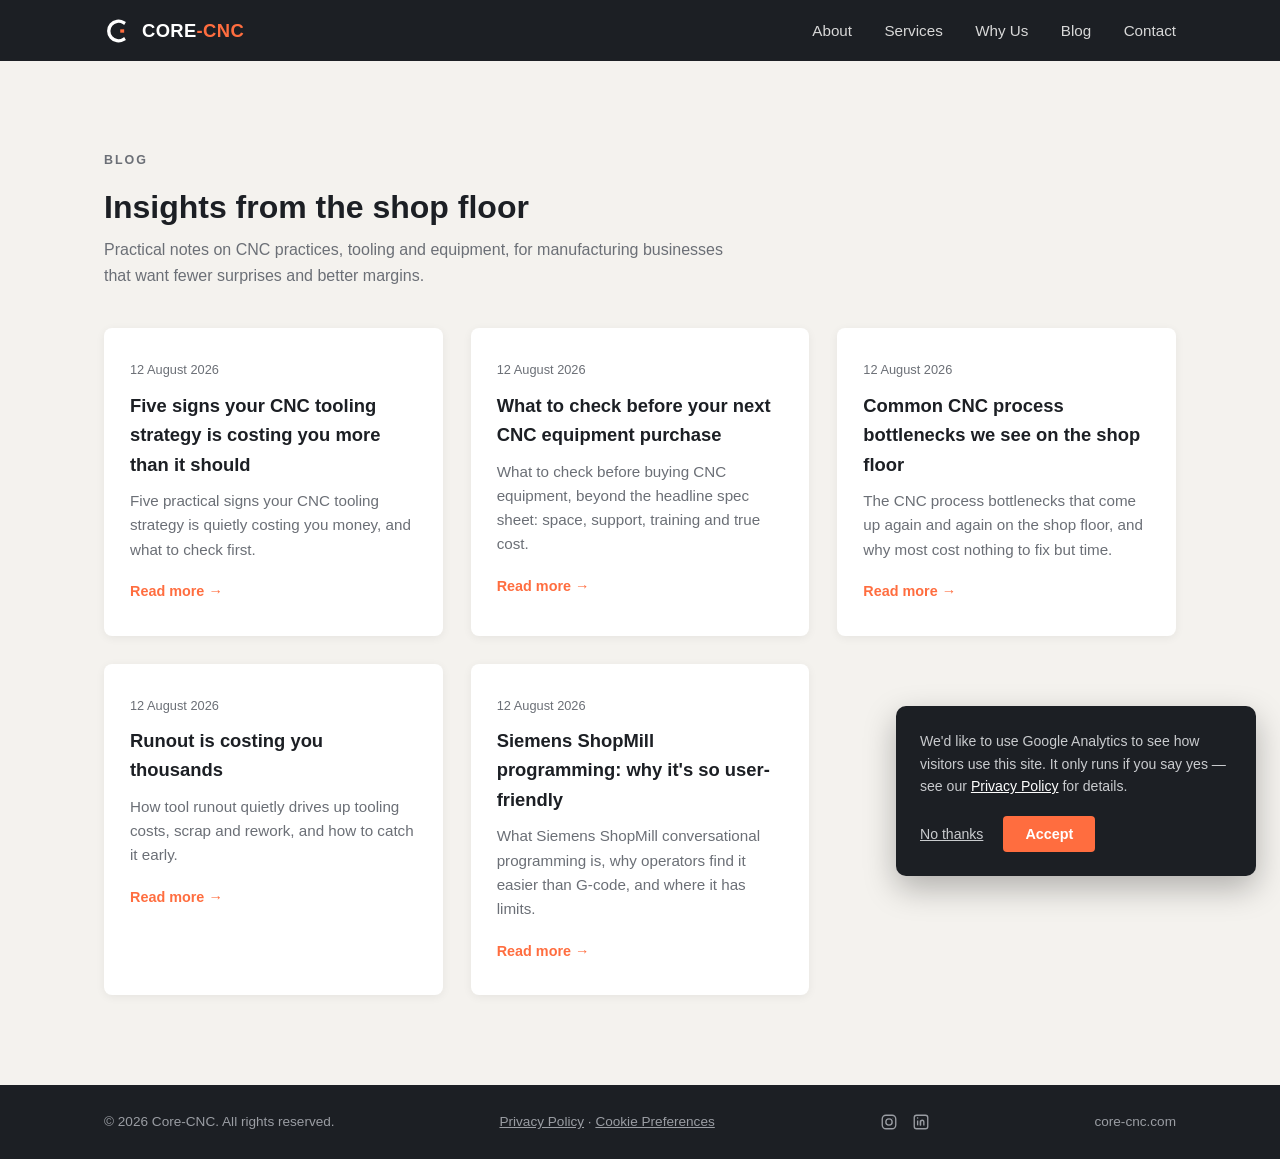
==== commit 697fad26: "Add files via upload" ====
--- a/index.html
+++ b/index.html
@@ -3,136 +3,78 @@
 <head>
 <meta charset="UTF-8">
 <meta name="viewport" content="width=device-width, initial-scale=1.0">
-<title>Core-CNC | CNC Advisory for Manufacturing Businesses</title>
-<meta name="description" content="Core-CNC advises manufacturing businesses on CNC practices, tooling and equipment. Midlands-based, starting local.">
-<link rel="icon" href="images/favicon.svg" type="image/svg+xml">
-<link rel="alternate icon" href="favicon.ico">
-<link rel="apple-touch-icon" href="images/apple-touch-icon.png">
-<link rel="stylesheet" href="css/style.css?v=4">
+<title>Blog | Core-CNC</title>
+<meta name="description" content="Practical notes on CNC practices, tooling and equipment from Core-CNC.">
+<link rel="icon" href="../images/favicon.svg" type="image/svg+xml">
+<link rel="alternate icon" href="../favicon.ico">
+<link rel="apple-touch-icon" href="../images/apple-touch-icon.png">
+<link rel="stylesheet" href="../css/style.css?v=4">
 </head>
 <body>
 
 <header class="site-header">
   <div class="container header-inner">
-    <a href="#top" class="brand">
+    <a href="../index.html" class="brand">
       <svg viewBox="0 0 100 100" class="brand-mark"><path d="M 70 20 A 35 35 0 1 0 70 80" stroke="#ffffff" stroke-width="12" fill="none" stroke-linecap="square"/><rect x="58" y="44" width="14" height="12" fill="#ff6d3f"/></svg>
       <span>CORE<em>-CNC</em></span>
     </a>
     <nav>
-      <a href="#about">About</a>
-      <a href="#services">Services</a>
-      <a href="#why">Why Us</a>
-      <a href="blog/index.html">Blog</a>
-      <a href="#contact">Contact</a>
+      <a href="../index.html#about">About</a>
+      <a href="../index.html#services">Services</a>
+      <a href="../index.html#why">Why Us</a>
+      <a href="index.html">Blog</a>
+      <a href="../index.html#contact">Contact</a>
     </nav>
   </div>
 </header>
 
-<main id="top">
+<main>
+  <section class="section">
+    <div class="container">
+      <p class="eyebrow">Blog</p>
+      <h1 style="font-size:2rem; line-height:1.3; margin-bottom:8px; color:var(--ink);">Insights from the shop floor</h1>
+      <p style="color:var(--muted); max-width:640px; margin-bottom:8px;">Practical notes on CNC practices, tooling and equipment, for manufacturing businesses that want fewer surprises and better margins.</p>
 
-  <section class="hero">
-    <div class="container">
-      <p class="eyebrow">CNC Advisory · Midlands, UK</p>
-      <h1>Practical CNC advice, from people who've stood at the machine.</h1>
-      <p class="lead">Core-CNC helps manufacturing businesses get more from their machining operations &mdash; sharper processes, smarter tooling choices, and equipment decisions you can invest in with confidence.</p>
-      <a href="#contact" class="btn">Get in touch</a>
-    </div>
-  </section>
-
-  <section id="about" class="section">
-    <div class="container">
-      <div class="about-grid">
-        <div>
-          <p class="eyebrow">Who we are</p>
-          <h2>An independent CNC advisory, built for manufacturers.</h2>
-          <p>Core-CNC is a new advisory business helping manufacturing companies improve how they use CNC machining. Whether that means refining day-to-day CNC practices, choosing the right tooling for the job, or specifying new equipment, we bring hands-on, shop-floor experience &mdash; not just theory.</p>
-          <p>We're starting local, working with businesses across the Midlands, with plans to grow from there.</p>
+      <div class="card-grid" style="margin-top:40px;">
+        <div class="service-card blog-card">
+          <p class="post-date">12 August 2026</p>
+          <h3><a href="five-signs-tooling-strategy-costing-you.html">Five signs your CNC tooling strategy is costing you more than it should</a></h3>
+          <p>Five practical signs your CNC tooling strategy is quietly costing you money, and what to check first.</p>
+          <a class="read-more" href="five-signs-tooling-strategy-costing-you.html">Read more &rarr;</a>
         </div>
-        <div class="about-image">
-          <img src="images/tooling-cutout.png" alt="A set of precision CNC tool holders and cutting bits">
+        <div class="service-card blog-card">
+          <p class="post-date">12 August 2026</p>
+          <h3><a href="equipment-purchase-checklist.html">What to check before your next CNC equipment purchase</a></h3>
+          <p>What to check before buying CNC equipment, beyond the headline spec sheet: space, support, training and true cost.</p>
+          <a class="read-more" href="equipment-purchase-checklist.html">Read more &rarr;</a>
+        </div>
+        <div class="service-card blog-card">
+          <p class="post-date">12 August 2026</p>
+          <h3><a href="process-bottlenecks-shop-floor.html">Common CNC process bottlenecks we see on the shop floor</a></h3>
+          <p>The CNC process bottlenecks that come up again and again on the shop floor, and why most cost nothing to fix but time.</p>
+          <a class="read-more" href="process-bottlenecks-shop-floor.html">Read more &rarr;</a>
+        </div>
+        <div class="service-card blog-card">
+          <p class="post-date">12 August 2026</p>
+          <h3><a href="runout-costing-you-thousands.html">Runout is costing you thousands</a></h3>
+          <p>How tool runout quietly drives up tooling costs, scrap and rework, and how to catch it early.</p>
+          <a class="read-more" href="runout-costing-you-thousands.html">Read more &rarr;</a>
+        </div>
+        <div class="service-card blog-card">
+          <p class="post-date">12 August 2026</p>
+          <h3><a href="siemens-shopmill-programming.html">Siemens ShopMill programming: why it's so user-friendly</a></h3>
+          <p>What Siemens ShopMill conversational programming is, why operators find it easier than G-code, and where it has limits.</p>
+          <a class="read-more" href="siemens-shopmill-programming.html">Read more &rarr;</a>
         </div>
       </div>
     </div>
   </section>
-
-  <section id="services" class="section alt">
-    <div class="container">
-      <p class="eyebrow">What we do</p>
-      <h2>Advisory built around three things that move the needle</h2>
-      <div class="card-grid">
-        <div class="service-card">
-          <div class="card-number">01</div>
-          <h3>CNC Practices &amp; Process Review</h3>
-          <p>An honest look at how your CNC operation runs today, and where efficiency, consistency and part quality can be improved without a full overhaul.</p>
-        </div>
-        <div class="service-card">
-          <div class="card-number">02</div>
-          <h3>Tooling Selection &amp; Optimisation</h3>
-          <p>Independent guidance on cutting tools and tooling strategy, matched to your materials, machines and production goals &mdash; not tied to any one supplier.</p>
-        </div>
-        <div class="service-card">
-          <div class="card-number">03</div>
-          <h3>Equipment Advisory</h3>
-          <p>Impartial advice before you commit to new machine tools or equipment, so the investment actually fits how your shop works.</p>
-        </div>
-      </div>
-    </div>
-  </section>
-
-  <section id="why" class="section">
-    <div class="container narrow">
-      <p class="eyebrow">Why Core-CNC</p>
-      <h2>Local, independent, and grounded in practice</h2>
-      <ul class="why-list">
-        <li><strong>Local &amp; accessible.</strong> Midlands-based, with on-site visits &mdash; not a call centre or a national chain.</li>
-        <li><strong>Independent advice.</strong> No ties to a particular tooling or machine supplier, so recommendations are about what's right for you.</li>
-        <li><strong>Practical experience.</strong> Advice grounded in real shop-floor knowledge, not just spreadsheets and sales decks.</li>
-      </ul>
-    </div>
-  </section>
-
-  <section id="contact" class="section alt">
-    <div class="container narrow">
-      <p class="eyebrow">Get in touch</p>
-      <h2>Tell us about your operation</h2>
-      <p>Based in the Midlands and currently taking on new manufacturing clients across the region. Fill in the form and we'll get back to you.</p>
-      <p class="hours">Monday to Friday, 9am to 5pm.</p>
-
-      <form action="https://formspree.io/f/mwlelyre" method="POST" class="contact-form" id="contact-form">
-        <div class="form-row">
-          <label for="name">Name</label>
-          <input type="text" id="name" name="name" required>
-        </div>
-        <div class="form-row">
-          <label for="company">Company</label>
-          <input type="text" id="company" name="company">
-        </div>
-        <div class="form-row">
-          <label for="email">Email</label>
-          <input type="email" id="email" name="email" required>
-        </div>
-        <div class="form-row">
-          <label for="message">What are you looking for help with?</label>
-          <textarea id="message" name="message" rows="5" required></textarea>
-        </div>
-        <button type="submit" class="btn" id="contact-submit">Send message</button>
-        <p class="form-error" id="contact-error" hidden>Something went wrong sending that &mdash; please try again, or email us directly.</p>
-      </form>
-
-      <div class="form-success" id="contact-success" hidden>
-        <p class="eyebrow">Message sent</p>
-        <h3>Thanks &mdash; we've got it.</h3>
-        <p>We'll get back to you within a day or two. If it's urgent, feel free to follow up directly.</p>
-      </div>
-    </div>
-  </section>
-
 </main>
 
 <footer class="site-footer">
   <div class="container footer-inner">
     <span>&copy; 2026 Core-CNC. All rights reserved.</span>
-    <span class="footer-links"><a href="privacy.html">Privacy Policy</a> &middot; <a href="#" id="cookie-preferences-link">Cookie Preferences</a></span>
+    <span class="footer-links"><a href="../privacy.html">Privacy Policy</a> &middot; <a href="#" id="cookie-preferences-link">Cookie Preferences</a></span>
     <span class="social-links">
       <!-- TODO: replace # with the real Instagram profile URL -->
       <a href="#" aria-label="Core-CNC on Instagram"><svg viewBox="0 0 24 24" width="18" height="18" fill="none" stroke="currentColor" stroke-width="1.8"><rect x="3" y="3" width="18" height="18" rx="5"/><circle cx="12" cy="12" r="4.2"/><circle cx="17.2" cy="6.8" r="0.6" fill="currentColor" stroke="none"/></svg></a>
@@ -145,7 +87,7 @@
 
 <div class="cookie-banner" id="cookie-banner" hidden>
   <div class="cookie-banner-inner">
-    <p>We'd like to use Google Analytics to see how visitors use this site. It only runs if you say yes &mdash; see our <a href="privacy.html">Privacy Policy</a> for details.</p>
+    <p>We'd like to use Google Analytics to see how visitors use this site. It only runs if you say yes &mdash; see our <a href="../privacy.html">Privacy Policy</a> for details.</p>
     <div class="cookie-actions">
       <button type="button" class="cookie-decline" id="cookie-decline">No thanks</button>
       <button type="button" class="btn" id="cookie-accept">Accept</button>
@@ -212,39 +154,5 @@
 })();
 </script>
 
-<script>
-(function(){
-  var form = document.getElementById('contact-form');
-  var success = document.getElementById('contact-success');
-  var errorMsg = document.getElementById('contact-error');
-  var submitBtn = document.getElementById('contact-submit');
-
-  form.addEventListener('submit', function(e){
-    e.preventDefault();
-    errorMsg.hidden = true;
-    submitBtn.disabled = true;
-    submitBtn.textContent = 'Sending…';
-
-    fetch(form.action, {
-      method: 'POST',
-      body: new FormData(form),
-      headers: { 'Accept': 'application/json' }
-    }).then(function(response){
-      if (response.ok) {
-        form.hidden = true;
-        success.hidden = false;
-        success.scrollIntoView({ behavior: 'smooth', block: 'center' });
-      } else {
-        throw new Error('Form submission failed');
-      }
-    }).catch(function(){
-      errorMsg.hidden = false;
-      submitBtn.disabled = false;
-      submitBtn.textContent = 'Send message';
-    });
-  });
-})();
-</script>
-
 </body>
 </html>
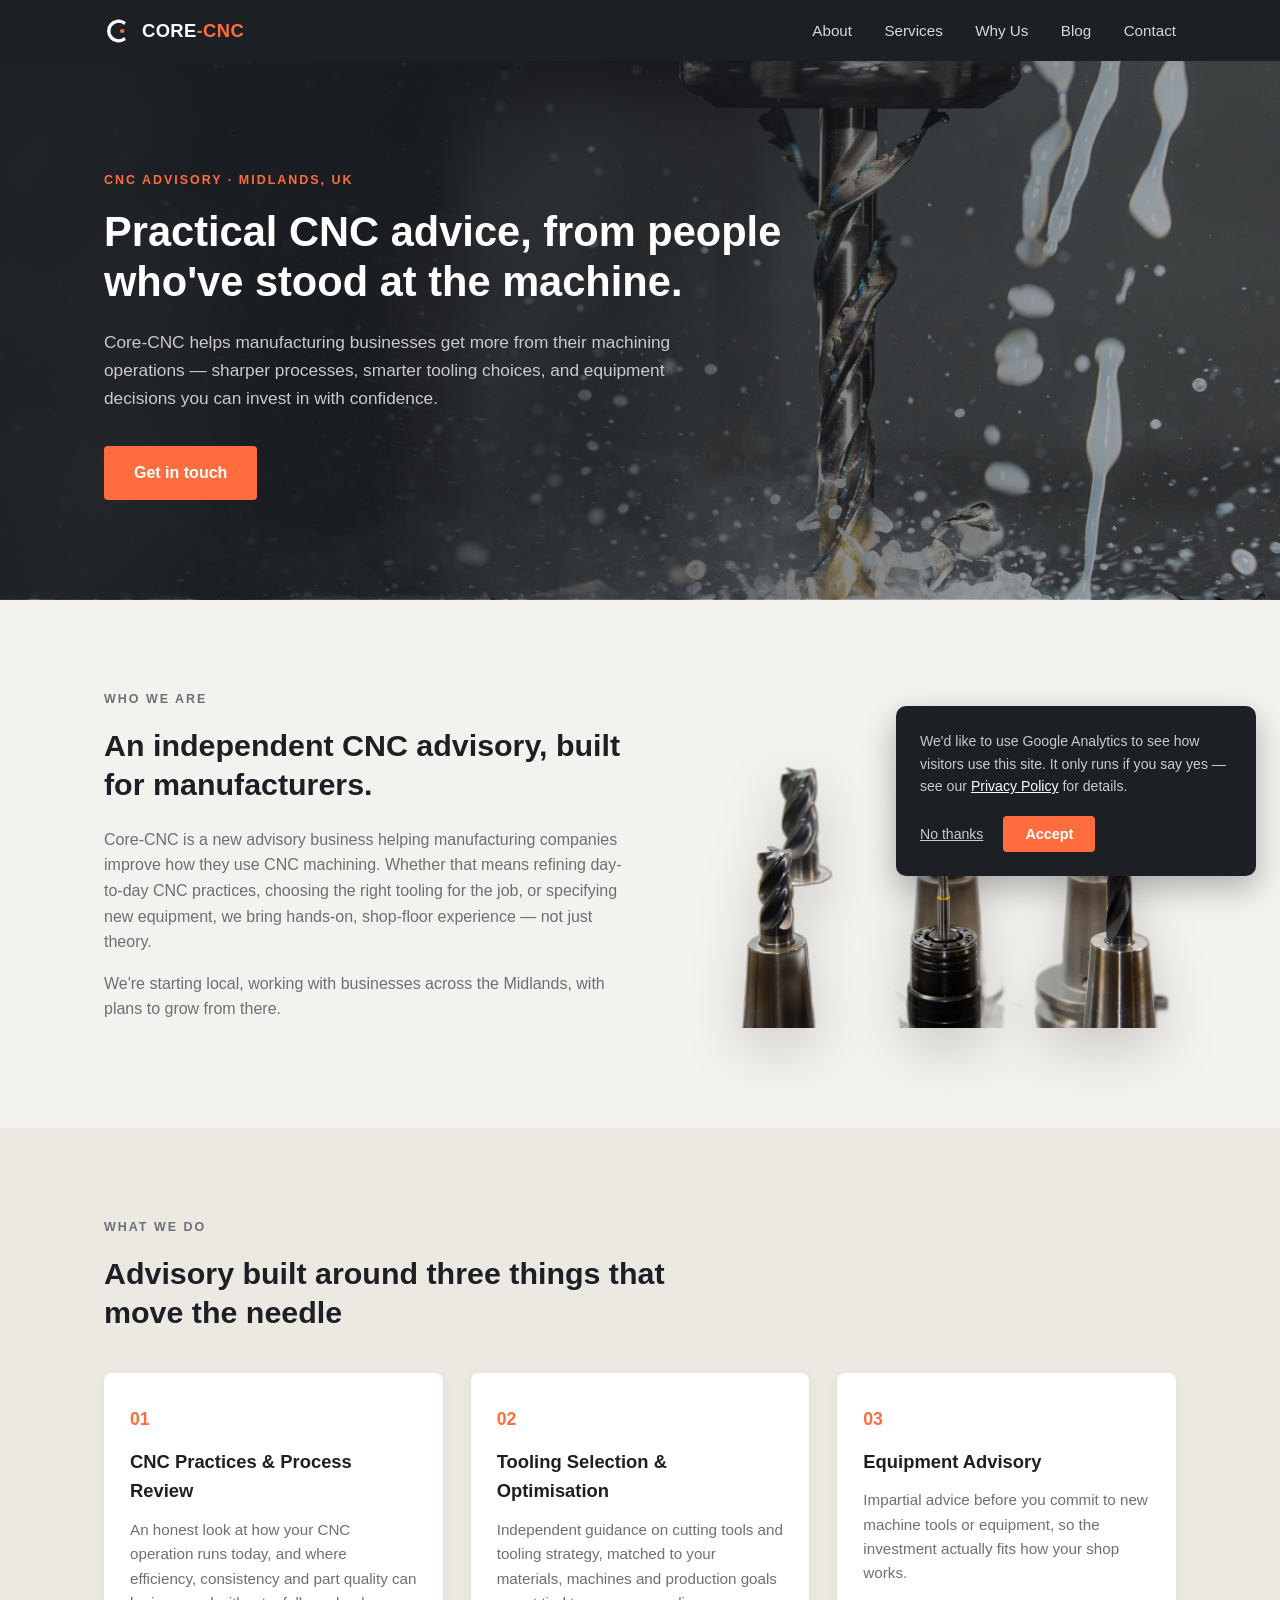
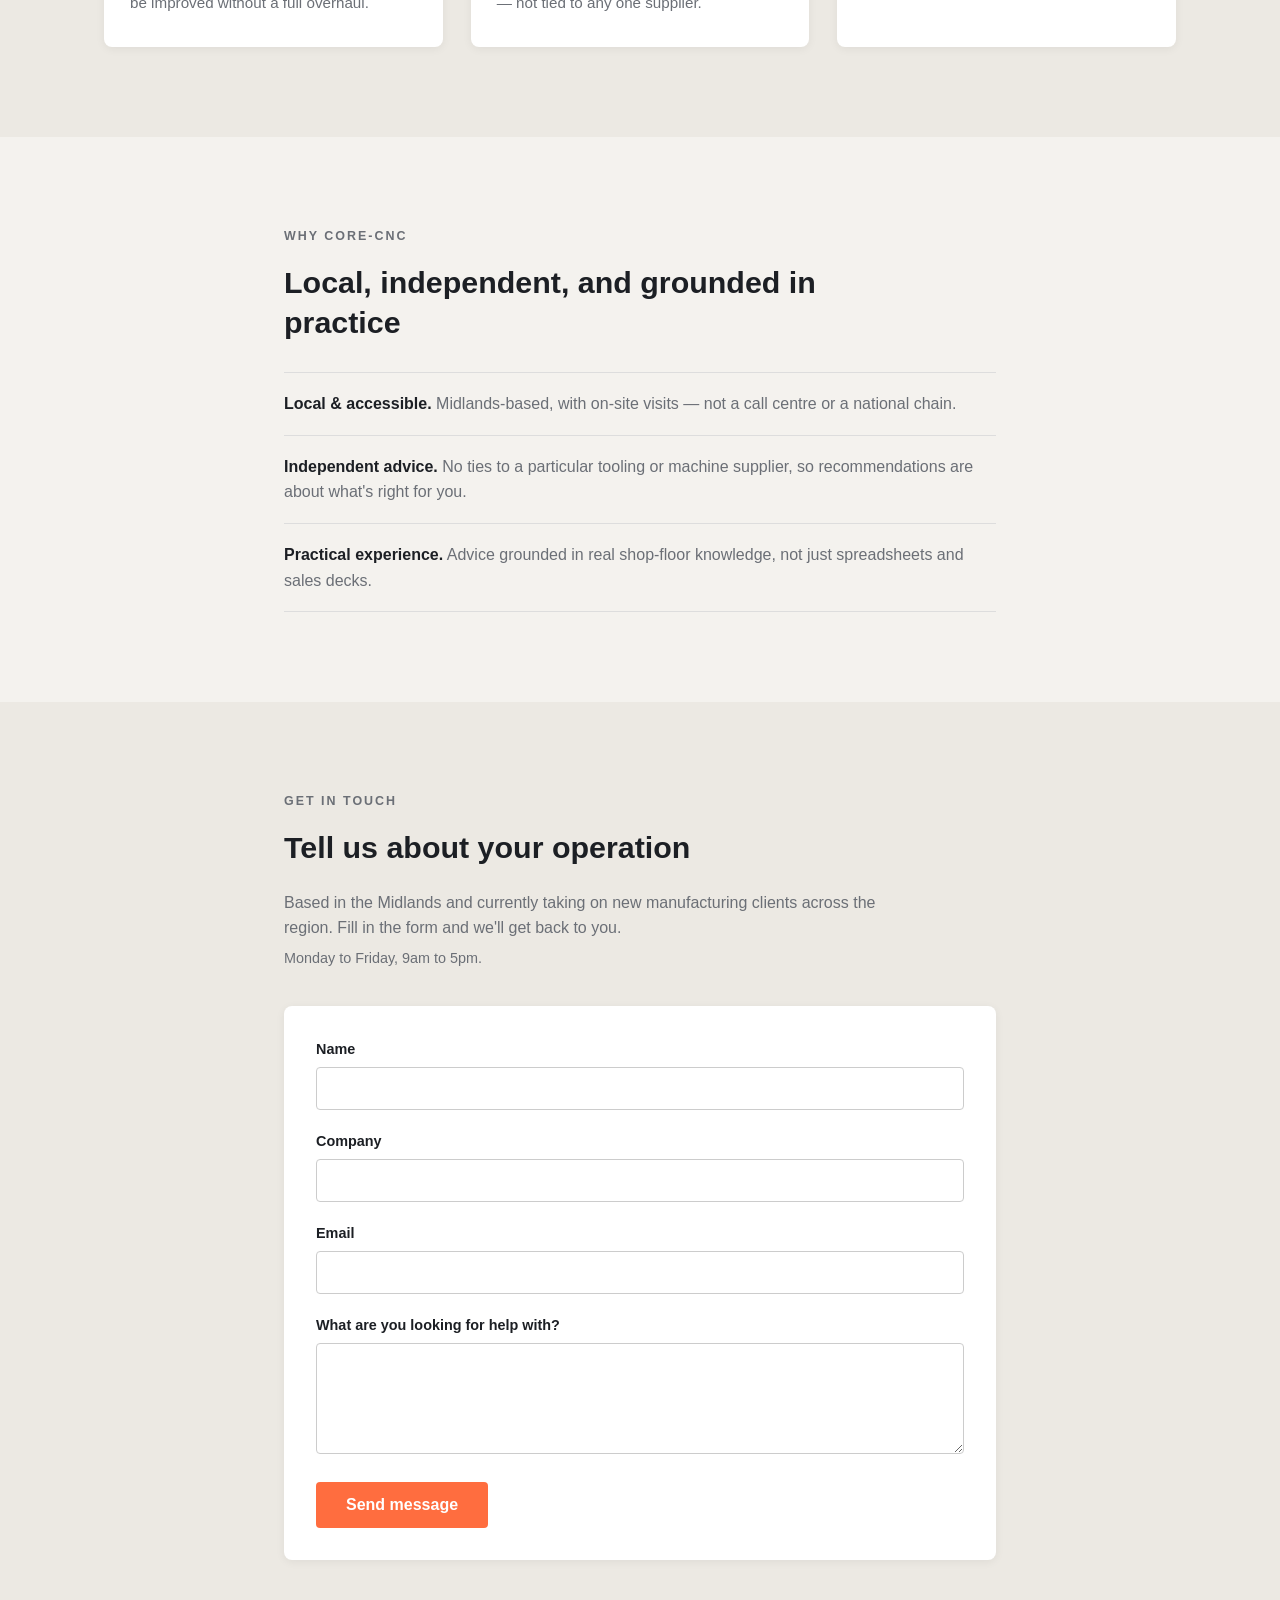
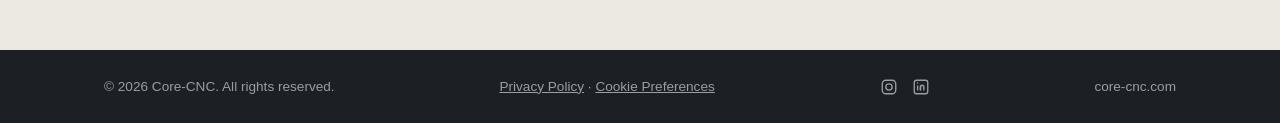
==== commit cda0dad3: "Add files via upload" ====
--- a/index.html
+++ b/index.html
@@ -3,78 +3,136 @@
 <head>
 <meta charset="UTF-8">
 <meta name="viewport" content="width=device-width, initial-scale=1.0">
-<title>Blog | Core-CNC</title>
-<meta name="description" content="Practical notes on CNC practices, tooling and equipment from Core-CNC.">
-<link rel="icon" href="../images/favicon.svg" type="image/svg+xml">
-<link rel="alternate icon" href="../favicon.ico">
-<link rel="apple-touch-icon" href="../images/apple-touch-icon.png">
-<link rel="stylesheet" href="../css/style.css?v=4">
+<title>Core-CNC | CNC Advisory for Manufacturing Businesses</title>
+<meta name="description" content="Core-CNC advises manufacturing businesses on CNC practices, tooling and equipment. Midlands-based, starting local.">
+<link rel="icon" href="images/favicon.svg" type="image/svg+xml">
+<link rel="alternate icon" href="favicon.ico">
+<link rel="apple-touch-icon" href="images/apple-touch-icon.png">
+<link rel="stylesheet" href="css/style.css?v=4">
 </head>
 <body>
 
 <header class="site-header">
   <div class="container header-inner">
-    <a href="../index.html" class="brand">
+    <a href="#top" class="brand">
       <svg viewBox="0 0 100 100" class="brand-mark"><path d="M 70 20 A 35 35 0 1 0 70 80" stroke="#ffffff" stroke-width="12" fill="none" stroke-linecap="square"/><rect x="58" y="44" width="14" height="12" fill="#ff6d3f"/></svg>
       <span>CORE<em>-CNC</em></span>
     </a>
     <nav>
-      <a href="../index.html#about">About</a>
-      <a href="../index.html#services">Services</a>
-      <a href="../index.html#why">Why Us</a>
-      <a href="index.html">Blog</a>
-      <a href="../index.html#contact">Contact</a>
+      <a href="#about">About</a>
+      <a href="#services">Services</a>
+      <a href="#why">Why Us</a>
+      <a href="blog/blog.html">Blog</a>
+      <a href="#contact">Contact</a>
     </nav>
   </div>
 </header>
 
-<main>
-  <section class="section">
+<main id="top">
+
+  <section class="hero">
     <div class="container">
-      <p class="eyebrow">Blog</p>
-      <h1 style="font-size:2rem; line-height:1.3; margin-bottom:8px; color:var(--ink);">Insights from the shop floor</h1>
-      <p style="color:var(--muted); max-width:640px; margin-bottom:8px;">Practical notes on CNC practices, tooling and equipment, for manufacturing businesses that want fewer surprises and better margins.</p>
-
-      <div class="card-grid" style="margin-top:40px;">
-        <div class="service-card blog-card">
-          <p class="post-date">12 August 2026</p>
-          <h3><a href="five-signs-tooling-strategy-costing-you.html">Five signs your CNC tooling strategy is costing you more than it should</a></h3>
-          <p>Five practical signs your CNC tooling strategy is quietly costing you money, and what to check first.</p>
-          <a class="read-more" href="five-signs-tooling-strategy-costing-you.html">Read more &rarr;</a>
-        </div>
-        <div class="service-card blog-card">
-          <p class="post-date">12 August 2026</p>
-          <h3><a href="equipment-purchase-checklist.html">What to check before your next CNC equipment purchase</a></h3>
-          <p>What to check before buying CNC equipment, beyond the headline spec sheet: space, support, training and true cost.</p>
-          <a class="read-more" href="equipment-purchase-checklist.html">Read more &rarr;</a>
-        </div>
-        <div class="service-card blog-card">
-          <p class="post-date">12 August 2026</p>
-          <h3><a href="process-bottlenecks-shop-floor.html">Common CNC process bottlenecks we see on the shop floor</a></h3>
-          <p>The CNC process bottlenecks that come up again and again on the shop floor, and why most cost nothing to fix but time.</p>
-          <a class="read-more" href="process-bottlenecks-shop-floor.html">Read more &rarr;</a>
-        </div>
-        <div class="service-card blog-card">
-          <p class="post-date">12 August 2026</p>
-          <h3><a href="runout-costing-you-thousands.html">Runout is costing you thousands</a></h3>
-          <p>How tool runout quietly drives up tooling costs, scrap and rework, and how to catch it early.</p>
-          <a class="read-more" href="runout-costing-you-thousands.html">Read more &rarr;</a>
-        </div>
-        <div class="service-card blog-card">
-          <p class="post-date">12 August 2026</p>
-          <h3><a href="siemens-shopmill-programming.html">Siemens ShopMill programming: why it's so user-friendly</a></h3>
-          <p>What Siemens ShopMill conversational programming is, why operators find it easier than G-code, and where it has limits.</p>
-          <a class="read-more" href="siemens-shopmill-programming.html">Read more &rarr;</a>
+      <p class="eyebrow">CNC Advisory · Midlands, UK</p>
+      <h1>Practical CNC advice, from people who've stood at the machine.</h1>
+      <p class="lead">Core-CNC helps manufacturing businesses get more from their machining operations &mdash; sharper processes, smarter tooling choices, and equipment decisions you can invest in with confidence.</p>
+      <a href="#contact" class="btn">Get in touch</a>
+    </div>
+  </section>
+
+  <section id="about" class="section">
+    <div class="container">
+      <div class="about-grid">
+        <div>
+          <p class="eyebrow">Who we are</p>
+          <h2>An independent CNC advisory, built for manufacturers.</h2>
+          <p>Core-CNC is a new advisory business helping manufacturing companies improve how they use CNC machining. Whether that means refining day-to-day CNC practices, choosing the right tooling for the job, or specifying new equipment, we bring hands-on, shop-floor experience &mdash; not just theory.</p>
+          <p>We're starting local, working with businesses across the Midlands, with plans to grow from there.</p>
+        </div>
+        <div class="about-image">
+          <img src="images/tooling-cutout.png" alt="A set of precision CNC tool holders and cutting bits">
         </div>
       </div>
     </div>
   </section>
+
+  <section id="services" class="section alt">
+    <div class="container">
+      <p class="eyebrow">What we do</p>
+      <h2>Advisory built around three things that move the needle</h2>
+      <div class="card-grid">
+        <div class="service-card">
+          <div class="card-number">01</div>
+          <h3>CNC Practices &amp; Process Review</h3>
+          <p>An honest look at how your CNC operation runs today, and where efficiency, consistency and part quality can be improved without a full overhaul.</p>
+        </div>
+        <div class="service-card">
+          <div class="card-number">02</div>
+          <h3>Tooling Selection &amp; Optimisation</h3>
+          <p>Independent guidance on cutting tools and tooling strategy, matched to your materials, machines and production goals &mdash; not tied to any one supplier.</p>
+        </div>
+        <div class="service-card">
+          <div class="card-number">03</div>
+          <h3>Equipment Advisory</h3>
+          <p>Impartial advice before you commit to new machine tools or equipment, so the investment actually fits how your shop works.</p>
+        </div>
+      </div>
+    </div>
+  </section>
+
+  <section id="why" class="section">
+    <div class="container narrow">
+      <p class="eyebrow">Why Core-CNC</p>
+      <h2>Local, independent, and grounded in practice</h2>
+      <ul class="why-list">
+        <li><strong>Local &amp; accessible.</strong> Midlands-based, with on-site visits &mdash; not a call centre or a national chain.</li>
+        <li><strong>Independent advice.</strong> No ties to a particular tooling or machine supplier, so recommendations are about what's right for you.</li>
+        <li><strong>Practical experience.</strong> Advice grounded in real shop-floor knowledge, not just spreadsheets and sales decks.</li>
+      </ul>
+    </div>
+  </section>
+
+  <section id="contact" class="section alt">
+    <div class="container narrow">
+      <p class="eyebrow">Get in touch</p>
+      <h2>Tell us about your operation</h2>
+      <p>Based in the Midlands and currently taking on new manufacturing clients across the region. Fill in the form and we'll get back to you.</p>
+      <p class="hours">Monday to Friday, 9am to 5pm.</p>
+
+      <form action="https://formspree.io/f/mwlelyre" method="POST" class="contact-form" id="contact-form">
+        <div class="form-row">
+          <label for="name">Name</label>
+          <input type="text" id="name" name="name" required>
+        </div>
+        <div class="form-row">
+          <label for="company">Company</label>
+          <input type="text" id="company" name="company">
+        </div>
+        <div class="form-row">
+          <label for="email">Email</label>
+          <input type="email" id="email" name="email" required>
+        </div>
+        <div class="form-row">
+          <label for="message">What are you looking for help with?</label>
+          <textarea id="message" name="message" rows="5" required></textarea>
+        </div>
+        <button type="submit" class="btn" id="contact-submit">Send message</button>
+        <p class="form-error" id="contact-error" hidden>Something went wrong sending that &mdash; please try again, or email us directly.</p>
+      </form>
+
+      <div class="form-success" id="contact-success" hidden>
+        <p class="eyebrow">Message sent</p>
+        <h3>Thanks &mdash; we've got it.</h3>
+        <p>We'll get back to you within a day or two. If it's urgent, feel free to follow up directly.</p>
+      </div>
+    </div>
+  </section>
+
 </main>
 
 <footer class="site-footer">
   <div class="container footer-inner">
     <span>&copy; 2026 Core-CNC. All rights reserved.</span>
-    <span class="footer-links"><a href="../privacy.html">Privacy Policy</a> &middot; <a href="#" id="cookie-preferences-link">Cookie Preferences</a></span>
+    <span class="footer-links"><a href="privacy.html">Privacy Policy</a> &middot; <a href="#" id="cookie-preferences-link">Cookie Preferences</a></span>
     <span class="social-links">
       <!-- TODO: replace # with the real Instagram profile URL -->
       <a href="#" aria-label="Core-CNC on Instagram"><svg viewBox="0 0 24 24" width="18" height="18" fill="none" stroke="currentColor" stroke-width="1.8"><rect x="3" y="3" width="18" height="18" rx="5"/><circle cx="12" cy="12" r="4.2"/><circle cx="17.2" cy="6.8" r="0.6" fill="currentColor" stroke="none"/></svg></a>
@@ -87,7 +145,7 @@
 
 <div class="cookie-banner" id="cookie-banner" hidden>
   <div class="cookie-banner-inner">
-    <p>We'd like to use Google Analytics to see how visitors use this site. It only runs if you say yes &mdash; see our <a href="../privacy.html">Privacy Policy</a> for details.</p>
+    <p>We'd like to use Google Analytics to see how visitors use this site. It only runs if you say yes &mdash; see our <a href="privacy.html">Privacy Policy</a> for details.</p>
     <div class="cookie-actions">
       <button type="button" class="cookie-decline" id="cookie-decline">No thanks</button>
       <button type="button" class="btn" id="cookie-accept">Accept</button>
@@ -154,5 +212,39 @@
 })();
 </script>
 
+<script>
+(function(){
+  var form = document.getElementById('contact-form');
+  var success = document.getElementById('contact-success');
+  var errorMsg = document.getElementById('contact-error');
+  var submitBtn = document.getElementById('contact-submit');
+
+  form.addEventListener('submit', function(e){
+    e.preventDefault();
+    errorMsg.hidden = true;
+    submitBtn.disabled = true;
+    submitBtn.textContent = 'Sending…';
+
+    fetch(form.action, {
+      method: 'POST',
+      body: new FormData(form),
+      headers: { 'Accept': 'application/json' }
+    }).then(function(response){
+      if (response.ok) {
+        form.hidden = true;
+        success.hidden = false;
+        success.scrollIntoView({ behavior: 'smooth', block: 'center' });
+      } else {
+        throw new Error('Form submission failed');
+      }
+    }).catch(function(){
+      errorMsg.hidden = false;
+      submitBtn.disabled = false;
+      submitBtn.textContent = 'Send message';
+    });
+  });
+})();
+</script>
+
 </body>
 </html>
